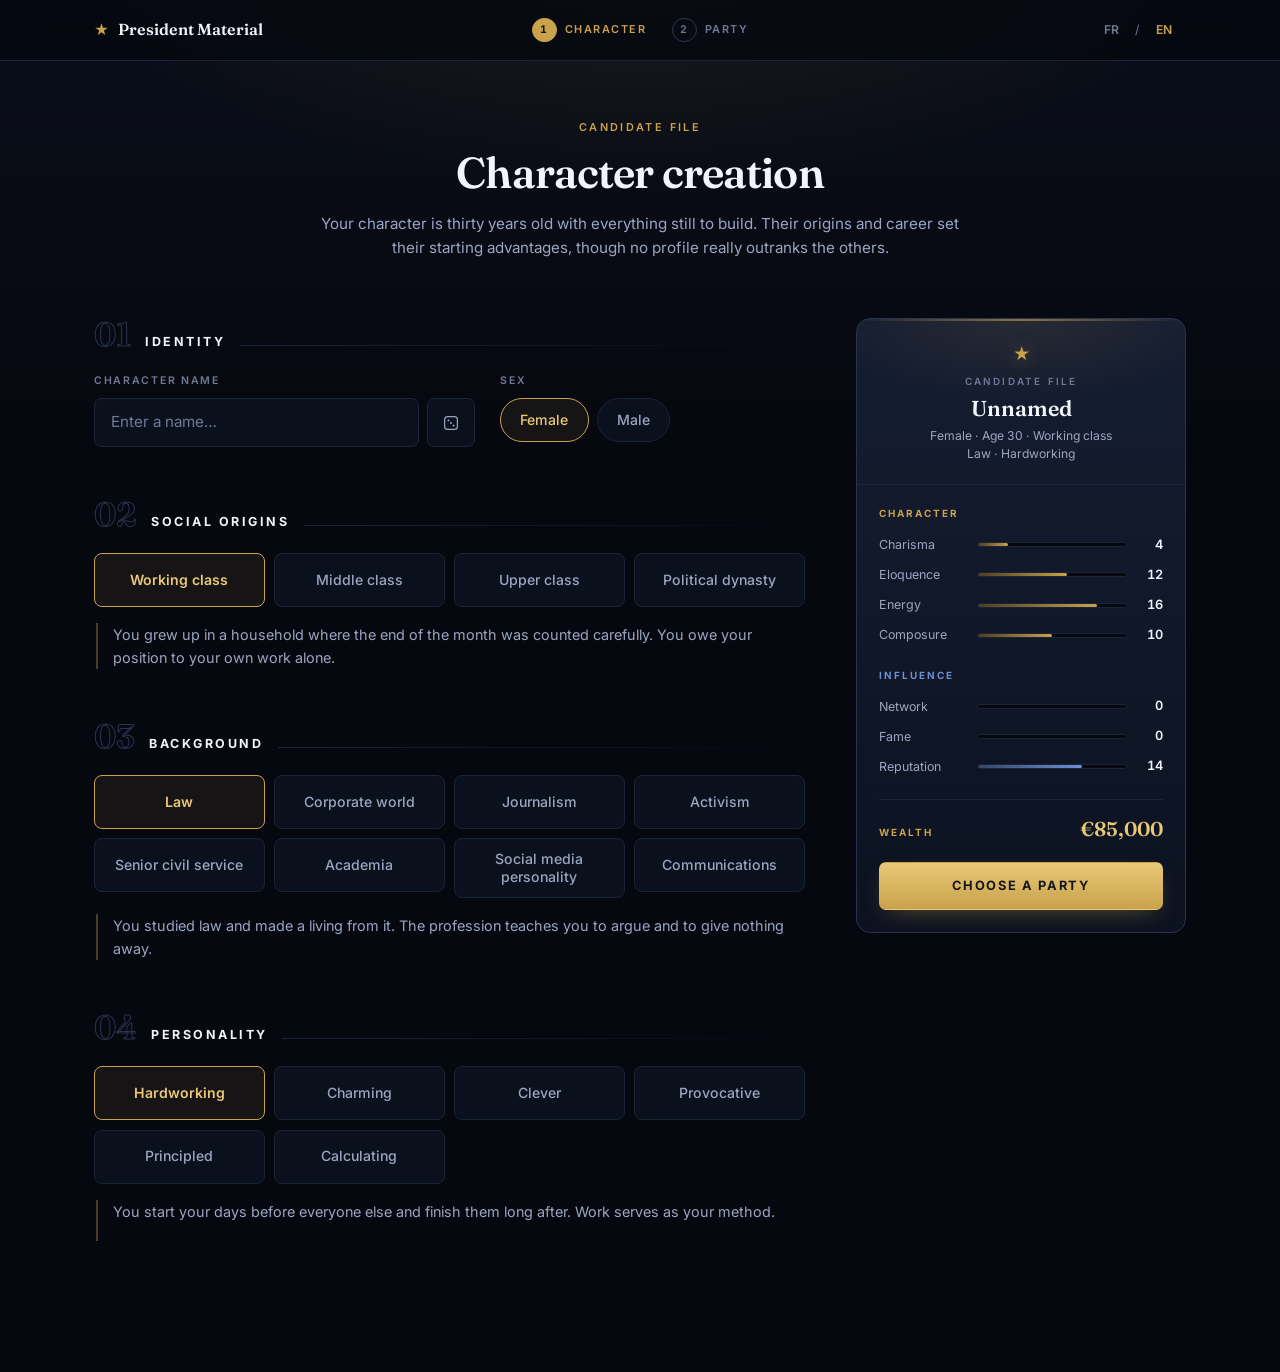
==== create.html @ 8aa8aabe "Rapport de force décisif, alliances et nouvelles fonctions Le poids du parti commande desormais la p" ====
<!DOCTYPE html>
<html lang="fr">
<head>
  <meta charset="UTF-8">
  <meta name="viewport" content="width=device-width, initial-scale=1.0">
  <title>Création de personnage · President Material</title>
  <meta name="description" content="Créez votre personnage et commencez votre ascension politique.">
  <link rel="icon" href="data:image/svg+xml,%3Csvg xmlns='http://www.w3.org/2000/svg' viewBox='0 0 100 100'%3E%3Ctext x='50' y='78' font-size='80' text-anchor='middle' fill='%23c9a24b'%3E%E2%98%85%3C/text%3E%3C/svg%3E">
  <link rel="stylesheet" href="css/style.css">
</head>
<body class="page-create" data-page-title="page_title_create">

  <header class="site-header">
    <div class="container header-inner">
      <a class="logo" href="index.html">
        <span class="logo-star" aria-hidden="true">★</span>
        <span class="logo-text">President Material</span>
      </a>

      <ol class="steps" aria-label="Étapes">
        <li class="step is-current">
          <span class="step-num">1</span>
          <span class="step-label" data-i18n="step_character">Personnage</span>
        </li>
        <li class="step">
          <span class="step-num">2</span>
          <span class="step-label" data-i18n="step_party">Parti</span>
        </li>
      </ol>

      <nav class="lang-switch" aria-label="Language switch">
        <button type="button" class="lang-btn is-active" data-lang="fr">FR</button>
        <span class="lang-sep" aria-hidden="true">/</span>
        <button type="button" class="lang-btn" data-lang="en">EN</button>
      </nav>
    </div>
  </header>

  <main class="page-main">
    <div class="container">

      <div class="page-head">
        <p class="eyebrow" data-i18n="create_eyebrow">Dossier du candidat</p>
        <h1 class="page-title" data-i18n="create_title">Création de personnage</h1>
        <p class="page-sub" data-i18n="create_sub">Votre personnage a trente ans et tout à construire. Ses origines et son parcours déterminent ses atouts de départ, sans qu'aucun profil ne l'emporte vraiment sur les autres.</p>
      </div>

      <div class="page-layout">

        <!-- ===== Colonne formulaire ===== -->
        <form id="character-form" class="form-col" autocomplete="off">

          <!-- 01 · Identité -->
          <section class="form-section">
            <header class="section-head">
              <span class="section-index" aria-hidden="true">01</span>
              <h2 class="section-title" data-i18n="field_identity">Identité</h2>
            </header>

            <div class="identity-grid">
              <div class="identity-cell">
                <label class="micro-label" for="char-name" data-i18n="label_name">Nom du personnage</label>
                <div class="input-row">
                  <input class="text-input" type="text" id="char-name" name="name"
                         data-i18n-placeholder="placeholder_name" placeholder="Entrez un nom…" maxlength="32">
                  <button type="button" class="icon-btn" id="random-name"
                          data-i18n-title="random_name_label" data-i18n-aria="random_name_label"
                          title="Générer un nom au hasard" aria-label="Générer un nom au hasard">
                    <svg viewBox="0 0 24 24" width="18" height="18" fill="none" stroke="currentColor"
                         stroke-width="1.6" stroke-linejoin="round" aria-hidden="true">
                      <rect x="3.5" y="3.5" width="17" height="17" rx="4"/>
                      <circle cx="8.6" cy="8.6" r="1.35" fill="currentColor" stroke="none"/>
                      <circle cx="12" cy="12" r="1.35" fill="currentColor" stroke="none"/>
                      <circle cx="15.4" cy="15.4" r="1.35" fill="currentColor" stroke="none"/>
                    </svg>
                  </button>
                </div>
              </div>

              <div class="identity-cell">
                <p class="micro-label" data-i18n="label_sex">Sexe</p>
                <div class="choice-row" role="radiogroup" data-i18n-aria="label_sex" aria-label="Sexe">
                  <label class="choice-pill">
                    <input type="radio" name="sex" value="female" checked>
                    <span data-i18n="sex_female">Femme</span>
                  </label>
                  <label class="choice-pill">
                    <input type="radio" name="sex" value="male">
                    <span data-i18n="sex_male">Homme</span>
                  </label>
                </div>
              </div>
            </div>
          </section>

          <!-- 02 · Origine sociale -->
          <section class="form-section">
            <header class="section-head">
              <span class="section-index" aria-hidden="true">02</span>
              <h2 class="section-title" data-i18n="field_origin">Origine sociale</h2>
            </header>

            <div class="tile-grid" role="radiogroup" data-i18n-aria="field_origin" aria-label="Origine sociale">
              <label class="tile">
                <input type="radio" name="origin" value="modest" checked>
                <span class="tile-face" data-i18n="origin_modest">Milieu modeste</span>
              </label>
              <label class="tile">
                <input type="radio" name="origin" value="middle">
                <span class="tile-face" data-i18n="origin_middle">Classe moyenne</span>
              </label>
              <label class="tile">
                <input type="radio" name="origin" value="bourgeois">
                <span class="tile-face" data-i18n="origin_bourgeois">Grande bourgeoisie</span>
              </label>
              <label class="tile">
                <input type="radio" name="origin" value="dynasty">
                <span class="tile-face" data-i18n="origin_dynasty">Dynastie politique</span>
              </label>
            </div>

            <p class="pick-desc" id="origin-desc" aria-live="polite"></p>
          </section>

          <!-- 03 · Parcours -->
          <section class="form-section">
            <header class="section-head">
              <span class="section-index" aria-hidden="true">03</span>
              <h2 class="section-title" data-i18n="field_background">Parcours</h2>
            </header>

            <div class="tile-grid" role="radiogroup" data-i18n-aria="field_background" aria-label="Parcours">
              <label class="tile">
                <input type="radio" name="background" value="law" checked>
                <span class="tile-face" data-i18n="bg_law">Droit</span>
              </label>
              <label class="tile">
                <input type="radio" name="background" value="business">
                <span class="tile-face" data-i18n="bg_business">Monde de l'entreprise</span>
              </label>
              <label class="tile">
                <input type="radio" name="background" value="journalism">
                <span class="tile-face" data-i18n="bg_journalism">Journalisme</span>
              </label>
              <label class="tile">
                <input type="radio" name="background" value="activism">
                <span class="tile-face" data-i18n="bg_activism">Militantisme</span>
              </label>
              <label class="tile">
                <input type="radio" name="background" value="civil">
                <span class="tile-face" data-i18n="bg_civil">Haute fonction publique</span>
              </label>
              <label class="tile">
                <input type="radio" name="background" value="academia">
                <span class="tile-face" data-i18n="bg_academia">Université</span>
              </label>
              <label class="tile">
                <input type="radio" name="background" value="celebrity">
                <span class="tile-face" data-i18n="bg_celebrity">Personnalité des réseaux</span>
              </label>
              <label class="tile">
                <input type="radio" name="background" value="comms">
                <span class="tile-face" data-i18n="bg_comms">Communication</span>
              </label>
            </div>

            <p class="pick-desc" id="background-desc" aria-live="polite"></p>
          </section>

          <!-- 04 · Personnalité -->
          <section class="form-section">
            <header class="section-head">
              <span class="section-index" aria-hidden="true">04</span>
              <h2 class="section-title" data-i18n="field_personality">Personnalité</h2>
            </header>

            <div class="tile-grid" role="radiogroup" data-i18n-aria="field_personality" aria-label="Personnalité">
              <label class="tile">
                <input type="radio" name="personality" value="hardworking" checked>
                <span class="tile-face" data-i18n="perso_hardworking">Acharné</span>
              </label>
              <label class="tile">
                <input type="radio" name="personality" value="charming">
                <span class="tile-face" data-i18n="perso_charming">Charmeur</span>
              </label>
              <label class="tile">
                <input type="radio" name="personality" value="clever">
                <span class="tile-face" data-i18n="perso_clever">Brillant</span>
              </label>
              <label class="tile">
                <input type="radio" name="personality" value="provocative">
                <span class="tile-face" data-i18n="perso_provocative">Provocateur</span>
              </label>
              <label class="tile">
                <input type="radio" name="personality" value="principled">
                <span class="tile-face" data-i18n="perso_principled">Intègre</span>
              </label>
              <label class="tile">
                <input type="radio" name="personality" value="calculating">
                <span class="tile-face" data-i18n="perso_calculating">Calculateur</span>
              </label>
            </div>

            <p class="pick-desc" id="personality-desc" aria-live="polite"></p>
          </section>

        </form>

        <!-- ===== Colonne fiche personnage ===== -->
        <aside class="sheet" aria-live="polite">
          <div class="sheet-inner">
            <div class="sheet-head">
              <span class="sheet-star" aria-hidden="true">★</span>
              <p class="sheet-label" data-i18n="sheet_label">Fiche du candidat</p>
              <p class="sheet-name" id="sheet-name" data-i18n="sheet_name_empty">Sans nom</p>
              <p class="sheet-meta" id="sheet-meta"></p>
              <p class="sheet-meta" id="sheet-meta-2"></p>
            </div>

            <div class="sheet-stats">
              <!-- Jauges générées par js/data.js -->
              <div id="sheet-stat-groups"></div>

              <!-- La fortune n'est pas une jauge : c'est un capital de départ. -->
              <div class="sheet-money">
                <span class="sheet-money-label" data-i18n="money_label">Fortune</span>
                <span class="sheet-money-value" id="sheet-money">0 €</span>
              </div>
            </div>

            <div class="sheet-actions">
              <button type="submit" form="character-form" class="btn btn-primary btn-block" data-i18n="cta_continue">Choisir un parti</button>
            </div>
          </div>
        </aside>

      </div>
    </div>
  </main>

  <script src="js/script.js"></script>
  <script src="js/names.data.js"></script>
  <script src="js/data.js"></script>
  <script src="js/create.js"></script>
</body>
</html>
---- css/style.css ----
/* ==========================================================================
   President Material
   Direction artistique : nuit institutionnelle et or, typographie éditoriale
   (Fraunces pour l'apparat, Inter pour l'exécution). Peu de cadres, beaucoup
   d'air : les sections sont posées sur la page, pas rangées dans des boîtes.
   ========================================================================== */

@import url("https://fonts.googleapis.com/css2?family=Fraunces:ital,opsz,wght@0,9..144,400;0,9..144,600;0,9..144,700;1,9..144,400&family=Inter:wght@400;500;600;700&display=swap");

:root {
  /* Fonds, du plus profond au plus proche */
  --bg: #06080f;
  --surface: #0b101d;
  --raised: #121a2c;

  /* Traits */
  --line: #1b2336;
  --line-2: #293450;

  /* Encres */
  --ink: #f1f4fa;
  --muted: #9aa6c0;
  --faint: #6e7a96;

  /* Accents */
  --gold: #c9a24b;
  --gold-2: #e9c877;
  --gold-dim: rgba(201, 162, 75, 0.35);
  --gold-ghost: rgba(201, 162, 75, 0.08);
  --blue: #6d8fd4;
  --green: #6ec08a;
  --amber: #cf9455;
  --red: #d16a72;

  /* Typographies */
  --font-display: "Fraunces", Georgia, "Times New Roman", serif;
  --font-body: "Inter", -apple-system, BlinkMacSystemFont, "Segoe UI", Roboto, sans-serif;

  --max-width: 1140px;
  --transition: 0.18s cubic-bezier(0.4, 0, 0.2, 1);
}

* { box-sizing: border-box; }

html { -webkit-text-size-adjust: 100%; }

body {
  margin: 0;
  min-height: 100dvh;
  background-color: var(--bg);
  color: var(--ink);
  font-family: var(--font-body);
  font-size: 16px;
  line-height: 1.6;
  -webkit-font-smoothing: antialiased;
  background-image:
    radial-gradient(ellipse 65% 42% at 50% -8%, rgba(201, 162, 75, 0.11), transparent 70%),
    linear-gradient(180deg, #0a0e19 0%, var(--bg) 50%);
  background-repeat: no-repeat;
  background-attachment: fixed;
}

.container {
  width: 100%;
  max-width: var(--max-width);
  margin: 0 auto;
  padding: 0 1.5rem;
}

::selection { background: var(--gold-dim); }

/* Focus clavier : un anneau doré, jamais supprimé. */
:focus-visible {
  outline: 2px solid var(--gold);
  outline-offset: 2px;
  border-radius: 4px;
}

/* ==========================================================================
   Boutons
   ========================================================================== */

.btn {
  display: inline-flex;
  align-items: center;
  justify-content: center;
  min-height: 48px;
  padding: 0.85rem 2rem;
  border: 1px solid transparent;
  border-radius: 7px;
  font-family: var(--font-body);
  font-size: 0.8rem;
  font-weight: 700;
  letter-spacing: 0.13em;
  text-transform: uppercase;
  text-decoration: none;
  cursor: pointer;
  transition: transform var(--transition), box-shadow var(--transition),
              filter var(--transition), border-color var(--transition);
}

.btn-primary {
  background: linear-gradient(180deg, var(--gold-2), var(--gold));
  color: #14161a;
  box-shadow: 0 8px 24px -10px rgba(201, 162, 75, 0.5);
}

.btn-primary:hover {
  transform: translateY(-1px);
  filter: brightness(1.06);
  box-shadow: 0 12px 30px -10px rgba(201, 162, 75, 0.65);
}

.btn-primary:active { transform: translateY(0); }

.btn-xl { padding: 1.1rem 3rem; font-size: 0.85rem; }

.btn-block { width: 100%; }

/* Bouton discret */
.ghost-btn {
  display: inline-flex;
  align-items: center;
  justify-content: center;
  gap: 0.5rem;
  min-height: 44px;
  width: 100%;
  padding: 0.5rem 1rem;
  background: none;
  border: 1px solid var(--line);
  border-radius: 7px;
  color: var(--muted);
  font: inherit;
  font-size: 0.8rem;
  font-weight: 500;
  cursor: pointer;
  transition: color var(--transition), border-color var(--transition);
}

.ghost-btn:hover { color: var(--gold); border-color: var(--gold-dim); }

/* ==========================================================================
   Switch de langue
   ========================================================================== */

.lang-switch {
  display: flex;
  align-items: center;
  gap: 0.1rem;
  font-size: 0.76rem;
  letter-spacing: 0.08em;
  justify-self: end;
}

.lang-switch-floating {
  position: absolute;
  top: 1.3rem;
  right: 1.5rem;
  z-index: 20;
}

.lang-sep { color: var(--faint); }

.lang-btn {
  min-width: 44px;
  min-height: 44px;
  background: none;
  border: none;
  color: var(--faint);
  cursor: pointer;
  font: inherit;
  font-weight: 600;
  border-radius: 6px;
  transition: color var(--transition);
}

.lang-btn:hover { color: var(--ink); }
.lang-btn.is-active { color: var(--gold); }

/* ==========================================================================
   Page d'accueil
   ========================================================================== */

.page-landing {
  display: flex;
  flex-direction: column;
  position: relative;
}

/* Cadre filet, comme une couverture de dossier officiel */
.page-landing::after {
  content: "";
  position: fixed;
  inset: 14px;
  border: 1px solid rgba(41, 52, 80, 0.55);
  border-radius: 2px;
  pointer-events: none;
  z-index: 10;
}

.landing {
  flex: 1;
  display: flex;
  align-items: center;
  justify-content: center;
  padding: clamp(4rem, 12vh, 7rem) 1.5rem clamp(2rem, 6vh, 3rem);
  position: relative;
  overflow: hidden;
}

/* Colonnes en filigrane */
.landing::before {
  content: "";
  position: absolute;
  inset: 0;
  background-image: repeating-linear-gradient(
    90deg,
    transparent 0 130px,
    rgba(201, 162, 75, 0.045) 130px 131px
  );
  mask-image: radial-gradient(ellipse 58% 52% at 50% 44%, #000, transparent 75%);
  -webkit-mask-image: radial-gradient(ellipse 58% 52% at 50% 44%, #000, transparent 75%);
  pointer-events: none;
}

.landing-inner {
  position: relative;
  text-align: center;
  max-width: 620px;
}

.brand { margin: 0 0 0.9rem; font-weight: 400; }

.brand-star {
  display: block;
  color: var(--gold);
  font-size: 1.35rem;
  line-height: 1;
  margin-bottom: 1.4rem;
  text-shadow: 0 0 22px rgba(201, 162, 75, 0.5);
}

.brand-name {
  display: block;
  font-family: var(--font-display);
  font-weight: 700;
  font-size: clamp(2.7rem, 8.5vw, 5rem);
  line-height: 0.98;
  letter-spacing: -0.025em;
}

.brand-name em {
  display: block;
  font-style: italic;
  font-weight: 400;
  background: linear-gradient(100deg, var(--gold-2), var(--gold) 45%, #977631);
  -webkit-background-clip: text;
  background-clip: text;
  color: transparent;
}

.brand-sub {
  font-size: 0.66rem;
  font-weight: 600;
  letter-spacing: 0.34em;
  text-transform: uppercase;
  color: var(--gold);
  margin: 0 0 2.6rem;
}

.landing-desc { margin-bottom: 2.8rem; }

.landing-desc p {
  color: var(--muted);
  font-size: 1rem;
  max-width: 480px;
  margin: 0 auto 0.9rem;
}

.landing-desc p:first-child {
  font-family: var(--font-display);
  font-size: 1.25rem;
  color: var(--ink);
}

.landing-desc p:last-child { margin-bottom: 0; }

.landing-footer {
  position: relative;
  text-align: center;
  padding: 1.6rem;
  color: var(--faint);
  font-size: 0.75rem;
  letter-spacing: 0.05em;
}

.landing-footer p { margin: 0; }

/* ==========================================================================
   Header des pages du flux
   ========================================================================== */

.site-header {
  position: sticky;
  top: 0;
  z-index: 50;
  border-bottom: 1px solid var(--line);
  background: rgba(6, 8, 15, 0.8);
  backdrop-filter: blur(14px);
  -webkit-backdrop-filter: blur(14px);
}

.header-inner {
  display: grid;
  grid-template-columns: 1fr auto 1fr;
  align-items: center;
  min-height: 60px;
  gap: 1rem;
}

.logo {
  display: inline-flex;
  align-items: center;
  gap: 0.55rem;
  text-decoration: none;
  color: var(--ink);
  justify-self: start;
}

.logo-star { color: var(--gold); font-size: 0.9rem; line-height: 1; }

.logo-text {
  font-family: var(--font-display);
  font-weight: 600;
  font-size: 1rem;
  white-space: nowrap;
}

/* Fil des étapes, au centre du header */
.steps {
  display: flex;
  gap: 1.6rem;
  list-style: none;
  margin: 0;
  padding: 0;
}

.step {
  display: inline-flex;
  align-items: center;
  gap: 0.5rem;
  font-size: 0.68rem;
  font-weight: 600;
  letter-spacing: 0.14em;
  text-transform: uppercase;
  color: var(--faint);
}

.step-num {
  display: inline-flex;
  align-items: center;
  justify-content: center;
  width: 1.55rem;
  height: 1.55rem;
  border: 1px solid var(--line-2);
  border-radius: 50%;
  font-size: 0.66rem;
  font-variant-numeric: tabular-nums;
}

.step.is-current { color: var(--gold); }

.step.is-current .step-num {
  border-color: var(--gold);
  background: var(--gold);
  color: #14161a;
  font-weight: 700;
}

.step.is-done { color: var(--muted); }
.step.is-done .step-num { border-color: var(--gold-dim); color: var(--gold); }

/* ==========================================================================
   Tête de page et mise en page à deux colonnes
   ========================================================================== */

.page-main { padding: clamp(2.2rem, 5vw, 3.6rem) 0 clamp(3rem, 7vw, 5rem); }

.page-head {
  text-align: center;
  max-width: 640px;
  margin: 0 auto clamp(2.4rem, 5vw, 3.6rem);
}

.eyebrow {
  font-size: 0.68rem;
  font-weight: 600;
  letter-spacing: 0.22em;
  text-transform: uppercase;
  color: var(--gold);
  margin: 0 0 0.8rem;
}

.page-title {
  font-family: var(--font-display);
  font-weight: 600;
  font-size: clamp(1.9rem, 5vw, 2.7rem);
  line-height: 1.12;
  letter-spacing: -0.02em;
  margin: 0 0 0.9rem;
}

.page-sub {
  color: var(--muted);
  font-size: 0.95rem;
  margin: 0;
}

.page-layout {
  display: grid;
  grid-template-columns: minmax(0, 1fr) 330px;
  gap: clamp(2rem, 4vw, 3.2rem);
  align-items: start;
}

.form-col { margin: 0; }

/* ==========================================================================
   Sections du formulaire — pas de boîtes, des chapitres
   ========================================================================== */

.form-section { margin-bottom: clamp(2.4rem, 5vw, 3.2rem); }

.section-head {
  display: flex;
  align-items: baseline;
  gap: 0.9rem;
  margin-bottom: 1.3rem;
}

/* Numéro fantôme, en creux */
.section-index {
  font-family: var(--font-display);
  font-weight: 600;
  font-size: 2.1rem;
  line-height: 1;
  color: transparent;
  -webkit-text-stroke: 1px var(--line-2);
  user-select: none;
}

@supports not (-webkit-text-stroke: 1px black) {
  .section-index { color: var(--line-2); }
}

.section-title {
  font-size: 0.78rem;
  font-weight: 700;
  letter-spacing: 0.2em;
  text-transform: uppercase;
  color: var(--ink);
  margin: 0;
}

.section-head::after {
  content: "";
  flex: 1;
  height: 1px;
  background: linear-gradient(90deg, var(--line), transparent);
}

.micro-label {
  display: block;
  font-size: 0.66rem;
  font-weight: 600;
  letter-spacing: 0.16em;
  text-transform: uppercase;
  color: var(--faint);
  margin: 0 0 0.55rem;
}

/* ---------- Identité ---------- */

.identity-grid {
  display: grid;
  grid-template-columns: minmax(0, 1.25fr) minmax(0, 1fr);
  gap: 1.6rem;
  align-items: start;
}

.input-row { display: flex; gap: 0.5rem; }

.input-row .text-input { flex: 1; min-width: 0; }

.text-input {
  width: 100%;
  min-height: 48px;
  padding: 0.7rem 1rem;
  background: var(--surface);
  border: 1px solid var(--line);
  border-radius: 7px;
  color: var(--ink);
  font: inherit;
  font-size: 0.95rem;
  transition: border-color var(--transition), box-shadow var(--transition);
}

.text-input::placeholder { color: var(--faint); }

.text-input:focus {
  outline: none;
  border-color: var(--gold-dim);
  box-shadow: 0 0 0 3px var(--gold-ghost);
}

.icon-btn {
  flex: none;
  width: 48px;
  min-height: 48px;
  display: inline-flex;
  align-items: center;
  justify-content: center;
  background: var(--surface);
  border: 1px solid var(--line);
  border-radius: 7px;
  color: var(--muted);
  cursor: pointer;
  transition: border-color var(--transition), color var(--transition);
}

.icon-btn:hover { border-color: var(--gold-dim); color: var(--gold); }

.icon-btn.is-rolling svg { animation: roll 0.45s cubic-bezier(0.4, 0, 0.2, 1); }

@keyframes roll {
  from { transform: rotate(0deg) scale(1); }
  50%  { transform: rotate(180deg) scale(0.82); }
  to   { transform: rotate(360deg) scale(1); }
}

/* Pastilles (sexe) */
.choice-row { display: flex; flex-wrap: wrap; gap: 0.5rem; }

.choice-pill input { position: absolute; opacity: 0; pointer-events: none; }

.choice-pill span {
  display: inline-flex;
  align-items: center;
  min-height: 44px;
  padding: 0.5rem 1.2rem;
  border: 1px solid var(--line);
  border-radius: 999px;
  background: var(--surface);
  font: inherit;
  font-size: 0.88rem;
  font-weight: 500;
  color: var(--muted);
  cursor: pointer;
  transition: border-color var(--transition), color var(--transition),
              background-color var(--transition);
}

.choice-pill span:hover { border-color: var(--gold-dim); color: var(--ink); }

.choice-pill input:checked + span {
  border-color: var(--gold);
  background: var(--gold-ghost);
  color: var(--gold-2);
}

.choice-pill input:focus-visible + span {
  outline: 2px solid var(--gold);
  outline-offset: 2px;
}

/* ---------- Tuiles de choix ---------- */

.tile-grid {
  display: grid;
  grid-template-columns: repeat(auto-fill, minmax(158px, 1fr));
  gap: 0.6rem;
}

.tile { position: relative; }

.tile input { position: absolute; opacity: 0; pointer-events: none; }

.tile-face {
  display: flex;
  align-items: center;
  justify-content: center;
  text-align: center;
  min-height: 54px;
  padding: 0.65rem 0.9rem;
  border: 1px solid var(--line);
  border-radius: 8px;
  background: var(--surface);
  color: var(--muted);
  font-size: 0.88rem;
  font-weight: 500;
  line-height: 1.3;
  cursor: pointer;
  user-select: none;
  transition: border-color var(--transition), color var(--transition),
              background-color var(--transition), transform var(--transition);
}

.tile-face:hover {
  border-color: var(--line-2);
  color: var(--ink);
  transform: translateY(-1px);
}

.tile input:checked + .tile-face {
  border-color: var(--gold);
  background: var(--gold-ghost);
  color: var(--gold-2);
  font-weight: 600;
}

.tile input:focus-visible + .tile-face {
  outline: 2px solid var(--gold);
  outline-offset: 2px;
}

/* Panneau de description : une seule zone de texte par section */
.pick-desc {
  min-height: 2.9em;
  margin: 1rem 2px 0;
  padding-left: 0.95rem;
  border-left: 2px solid var(--gold-dim);
  color: var(--muted);
  font-size: 0.9rem;
  line-height: 1.6;
}

/* ==========================================================================
   Partis
   ========================================================================== */

.party-grid {
  display: grid;
  grid-template-columns: repeat(auto-fill, minmax(252px, 1fr));
  gap: 0.6rem;
}

.party-row { position: relative; }

.party-row input { position: absolute; opacity: 0; pointer-events: none; }

.party-face {
  display: block;
  padding: 0.8rem 0.95rem 0.9rem;
  border: 1px solid var(--line);
  border-radius: 9px;
  background: var(--surface);
  cursor: pointer;
  transition: border-color var(--transition), background-color var(--transition),
              transform var(--transition);
}

.party-face:hover { border-color: var(--line-2); transform: translateY(-1px); }

.party-row input:checked + .party-face {
  border-color: var(--gold);
  background: var(--gold-ghost);
  box-shadow: inset 3px 0 0 var(--gold);
}

.party-row input:focus-visible + .party-face {
  outline: 2px solid var(--gold);
  outline-offset: 2px;
}

.party-top {
  display: flex;
  align-items: center;
  justify-content: space-between;
  gap: 0.6rem;
  margin-bottom: 0.7rem;
}

.party-name {
  font-size: 0.9rem;
  font-weight: 600;
  color: var(--ink);
  line-height: 1.25;
}

.party-row input:checked + .party-face .party-name { color: var(--gold-2); }

.party-badges {
  display: inline-flex;
  align-items: center;
  gap: 0.55rem;
  flex: none;
}

/* Pastille de compatibilité (dépend du personnage) */
.fit-badge {
  font-size: 0.58rem;
  font-weight: 700;
  letter-spacing: 0.07em;
  text-transform: uppercase;
  padding: 0.28rem 0.55rem;
  border-radius: 999px;
  border: 1px solid currentColor;
  white-space: nowrap;
}

.fit-natural  { color: var(--green); }
.fit-credible { color: var(--gold); }
.fit-uphill   { color: var(--amber); }
.fit-hostile  { color: var(--red); }

/* Points de difficulté (propriété du parti) */
.diff-dots { display: inline-flex; gap: 3px; align-items: center; }

.diff-dot {
  width: 5px;
  height: 5px;
  border-radius: 50%;
  background: var(--line-2);
}

.diff-dot.on { background: currentColor; }

.diff-1 { color: var(--green); }
.diff-2 { color: #9db96f; }
.diff-3 { color: var(--gold); }
.diff-4 { color: var(--amber); }
.diff-5 { color: var(--red); }

/* Positionnement : une étiquette par position tenue. Un axe sans position
   n'apparaît pas, et c'est l'absence qui porte l'information. Les jauges
   précises restent dans la fiche de droite. */
.party-tags {
  display: flex;
  flex-wrap: wrap;
  gap: 0.35rem;
  padding-top: 0.8rem;
  border-top: 1px solid var(--line);
}

.tag {
  display: inline-flex;
  align-items: center;
  gap: 0.34rem;
  padding: 0.26rem 0.6rem 0.26rem 0.45rem;
  border: 1px solid var(--line);
  border-radius: 999px;
  background: rgba(255, 255, 255, 0.025);
  font-size: 0.62rem;
  font-weight: 600;
  letter-spacing: 0.03em;
  color: var(--muted);
  white-space: nowrap;
}

.tag svg { flex: none; opacity: 0.8; }

.party-row input:checked + .party-face .tag {
  border-color: var(--gold-dim);
  background: var(--gold-ghost);
  color: var(--gold-2);
}

.party-row input:checked + .party-face .tag svg { opacity: 1; }

/* Difficulté, sur sa propre ligne */
.party-diff {
  display: flex;
  align-items: center;
  gap: 0.45rem;
  margin-bottom: 0.75rem;
}

.party-diff-label {
  font-size: 0.6rem;
  font-weight: 600;
  letter-spacing: 0.1em;
  text-transform: uppercase;
  color: var(--faint);
}

.axis-track {
  position: relative;
  display: block;
  height: 3px;
  border-radius: 2px;
  background: linear-gradient(90deg, rgba(109, 143, 212, 0.4), var(--line-2), rgba(201, 162, 75, 0.4));
}

.axis-track::before {
  content: "";
  position: absolute;
  left: 50%;
  top: -2px;
  bottom: -2px;
  width: 1px;
  background: var(--line-2);
}

.axis-dot {
  position: absolute;
  top: 50%;
  width: 7px;
  height: 7px;
  margin-left: -3.5px;
  border-radius: 50%;
  background: var(--ink);
  transform: translateY(-50%);
  box-shadow: 0 0 0 2px var(--bg);
}

.back-link {
  margin: 0.6rem 0 0;
  font-size: 0.84rem;
}

.back-link a {
  color: var(--faint);
  text-decoration: none;
  border-bottom: 1px solid transparent;
  transition: color var(--transition), border-color var(--transition);
}

.back-link a:hover { color: var(--gold); border-bottom-color: var(--gold-dim); }

/* ==========================================================================
   Fiche du candidat
   ========================================================================== */

.sheet { position: sticky; top: 84px; }

.sheet-inner {
  position: relative;
  border: 1px solid var(--line-2);
  border-radius: 14px;
  background: linear-gradient(180deg, #151d31, #0c1220);
  overflow: hidden;
}

/* Filet doré en tête de fiche */
.sheet-inner::before {
  content: "";
  position: absolute;
  top: 0;
  left: 0;
  right: 0;
  height: 2px;
  background: linear-gradient(90deg, transparent, var(--gold), transparent);
  opacity: 0.6;
}

.sheet-head {
  text-align: center;
  padding: 1.7rem 1.4rem 1.3rem;
  border-bottom: 1px solid var(--line);
  background: radial-gradient(ellipse 85% 70% at 50% 0%, rgba(201, 162, 75, 0.1), transparent 70%);
}

.sheet-star {
  display: block;
  color: var(--gold);
  font-size: 1.05rem;
  line-height: 1;
  margin-bottom: 0.7rem;
  text-shadow: 0 0 16px rgba(201, 162, 75, 0.45);
}

.sheet-label {
  font-size: 0.62rem;
  font-weight: 600;
  letter-spacing: 0.22em;
  text-transform: uppercase;
  color: var(--faint);
  margin: 0 0 0.4rem;
}

.sheet-name {
  font-family: var(--font-display);
  font-size: 1.35rem;
  font-weight: 600;
  margin: 0 0 0.3rem;
  line-height: 1.2;
  word-break: break-word;
}

.sheet-meta {
  font-size: 0.76rem;
  color: var(--muted);
  margin: 0;
  line-height: 1.5;
}

.sheet-stats { padding: 1.3rem 1.4rem; }

.sheet-group-title {
  font-size: 0.62rem;
  font-weight: 700;
  letter-spacing: 0.2em;
  text-transform: uppercase;
  color: var(--gold);
  margin: 0 0 0.8rem;
}

.sheet-group-title-ext { color: var(--blue); margin-top: 1.4rem; }
.sheet-group-title-party { color: var(--muted); }

.stat-rows { display: grid; gap: 0.6rem; }

.stat-row {
  display: grid;
  grid-template-columns: 5.4rem 1fr 1.5rem;
  align-items: center;
  gap: 0.7rem;
}

.stat-row-name { font-size: 0.78rem; color: var(--muted); }

.stat-bar {
  height: 5px;
  border-radius: 3px;
  background: var(--bg);
  border: 1px solid var(--line);
  overflow: hidden;
}

.stat-bar-fill {
  display: block;
  height: 100%;
  width: 0%;
  border-radius: 3px;
  background: linear-gradient(90deg, var(--gold-dim), var(--gold));
  transition: width 0.45s cubic-bezier(0.4, 0, 0.2, 1);
}

[data-stat-scope="external"] .stat-bar-fill {
  background: linear-gradient(90deg, rgba(109, 143, 212, 0.45), var(--blue));
}

.stat-row-value {
  font-size: 0.8rem;
  font-weight: 600;
  font-variant-numeric: tabular-nums;
  text-align: right;
}

/* Fortune : un solde, pas une jauge */
.sheet-money {
  display: flex;
  flex-wrap: wrap;
  align-items: baseline;
  justify-content: space-between;
  gap: 0.2rem 1rem;
  margin-top: 1.4rem;
  padding-top: 1.1rem;
  border-top: 1px solid var(--line);
}

.sheet-money-label {
  font-size: 0.62rem;
  font-weight: 700;
  letter-spacing: 0.2em;
  text-transform: uppercase;
  color: var(--gold);
}

.sheet-money-value {
  font-family: var(--font-display);
  font-size: 1.25rem;
  font-weight: 600;
  line-height: 1.1;
  color: var(--gold-2);
  font-variant-numeric: tabular-nums;
  white-space: nowrap;
}

/* Parti sélectionné dans la fiche */
.sheet-party {
  margin-top: 1.4rem;
  padding-top: 1.1rem;
  border-top: 1px solid var(--line);
}

.sheet-party-name {
  font-family: var(--font-display);
  font-size: 1rem;
  font-weight: 600;
  margin: 0 0 0.9rem;
}

.sheet-axes { display: grid; gap: 0.75rem; }

.sheet-axis-labels {
  display: flex;
  justify-content: space-between;
  gap: 0.5rem;
  font-size: 0.58rem;
  letter-spacing: 0.05em;
  text-transform: uppercase;
  color: var(--faint);
  margin-bottom: 0.3rem;
}

.sheet-diff {
  display: flex;
  align-items: center;
  justify-content: center;
  gap: 0.5rem;
  margin: 1rem 0 0;
  font-size: 0.66rem;
  font-weight: 700;
  letter-spacing: 0.1em;
  text-transform: uppercase;
  padding: 0.5rem;
  border: 1px solid var(--line-2);
  border-radius: 7px;
  color: var(--muted);
}

.sheet-diff .diff-dots { position: relative; top: -1px; }

.sheet-fit {
  margin: 0.5rem 0 0;
  font-size: 0.66rem;
  font-weight: 700;
  letter-spacing: 0.1em;
  text-transform: uppercase;
  text-align: center;
  padding: 0.5rem;
  border: 1px solid currentColor;
  border-radius: 7px;
}

.sheet-actions { padding: 0 1.4rem 1.4rem; }

/* ==========================================================================
   Responsive
   ========================================================================== */

@media (max-width: 960px) {
  .page-layout { grid-template-columns: 1fr; }
  .sheet { position: static; }
  .identity-grid { grid-template-columns: 1fr; gap: 1.2rem; }
}

@media (max-width: 620px) {
  .step-label { display: none; }
  .steps { gap: 0.8rem; }

  .tile-grid { grid-template-columns: repeat(2, minmax(0, 1fr)); }

  .party-grid { grid-template-columns: 1fr; }

  .pick-desc { min-height: 4.4em; }

  .btn-xl { width: 100%; }

  .page-landing::after { inset: 8px; }
}


/* ==========================================================================
   Page de jeu (game.html)
   ========================================================================== */

/* La fiche passe à gauche, la carte d'événement à droite. Dans le DOM la
   fiche vient en premier ; sur mobile la carte remonte au-dessus. */
.game-layout { grid-template-columns: 340px minmax(0, 1fr); }

.game-sheet { order: 0; }
.game-col { order: 1; }

.sheet-position { color: var(--gold-2); font-weight: 600; }

/* Le monde autour : échéance, Élysée, rivaux */
.sheet-world {
  margin-top: 1.4rem;
  padding-top: 1.1rem;
  border-top: 1px solid var(--line);
}

.world-row {
  display: flex;
  align-items: baseline;
  justify-content: space-between;
  gap: 0.8rem;
  margin: 0 0 0.55rem;
}

.world-label {
  font-size: 0.62rem;
  font-weight: 700;
  letter-spacing: 0.14em;
  text-transform: uppercase;
  color: var(--faint);
  white-space: nowrap;
}

.world-value {
  font-size: 0.78rem;
  color: var(--ink);
  text-align: right;
}

/* ---------- Le panneau à onglets sous la carte ---------- */

.side-panel {
  margin-top: 1.4rem;
  border: 1px solid var(--line);
  border-radius: 12px;
  background: var(--surface);
  overflow: hidden;
}

.panel-title {
  margin: 0;
  padding: 0.75rem 1.1rem;
  border-bottom: 1px solid var(--line);
  font-size: 0.63rem;
  font-weight: 700;
  letter-spacing: 0.18em;
  text-transform: uppercase;
  color: var(--gold-2);
}

/* Le journal compte moins : il ferme la colonne, en gris. */
.side-panel-quiet .panel-title { color: var(--faint); }

.panel-pane { padding: 1rem 1.1rem; }


/* ---------- Budget, en bas de la fiche ---------- */

.sheet-budget { margin-top: 1.4rem; }

/* La colonne est étroite : tout y est plus resserré qu'ailleurs. */
.sheet-budget .budget-line { font-size: 0.7rem; }
.sheet-budget .budget-title { font-size: 0.56rem; letter-spacing: 0.16em; }
.sheet-budget .budget-total { font-size: 0.78rem; }
.sheet-budget .budget-next { font-size: 0.58rem; line-height: 1.4; }
.sheet-budget .budget-level-name { font-size: 0.66rem; }

.budget-title {
  font-size: 0.6rem;
  font-weight: 700;
  letter-spacing: 0.2em;
  text-transform: uppercase;
  color: var(--faint);
  margin: 0.9rem 0 0.4rem;
}

.budget-title:first-child { margin-top: 0; }

.budget-line {
  display: flex;
  align-items: baseline;
  justify-content: space-between;
  gap: 0.8rem;
  padding: 0.16rem 0;
  font-size: 0.76rem;
  color: var(--muted);
  font-variant-numeric: tabular-nums;
}

.budget-line span:last-child { color: var(--ink); white-space: nowrap; }

/* Le solde : la ligne qu'on regarde en premier. */
.budget-total {
  margin-top: 0.7rem;
  padding-top: 0.6rem;
  border-top: 1px solid var(--line);
  font-size: 0.85rem;
  font-weight: 600;
  color: var(--ink);
}

.budget-total span:last-child { color: var(--green); }
.budget-total.is-negative span:last-child { color: var(--red); }

.budget-post {
  padding: 0.35rem 0;
  border-bottom: 1px solid var(--line);
}

.budget-post:last-of-type { border-bottom: 0; }

.budget-level {
  display: grid;
  grid-template-columns: 28px 1fr 28px;
  align-items: center;
  gap: 0.5rem;
  margin-top: 0.15rem;
}

.budget-level-name {
  font-size: 0.7rem;
  color: var(--ink);
  text-align: center;
}

.budget-level-fx {
  display: block;
  font-size: 0.62rem;
  color: var(--faint);
}

.budget-next {
  margin: 0.25rem 0 0;
  font-size: 0.62rem;
  color: var(--faint);
  text-align: center;
}

/* Deux boutons carrés, assez grands pour le doigt. */
.budget-btn {
  min-width: 28px;
  min-height: 28px;
  border: 1px solid var(--line-2);
  border-radius: 6px;
  background: var(--bg);
  color: var(--ink);
  font: inherit;
  font-size: 0.9rem;
  line-height: 1;
  cursor: pointer;
  transition: border-color var(--transition), color var(--transition);
}

.budget-btn:hover:not(:disabled) { border-color: var(--gold-dim); color: var(--gold-2); }
.budget-btn:disabled { opacity: 0.3; cursor: default; }

/* Le solde annuel sous la fortune, sur la fiche */
.sheet-money-balance {
  display: block;
  width: 100%;
  text-align: right;
  font-size: 0.68rem;
  color: var(--green);
  font-variant-numeric: tabular-nums;
}

.sheet-money-balance.is-negative { color: var(--red); }


/* ---------- Rapport de force entre les partis ---------- */

.force-row { padding: 0.55rem 0; border-bottom: 1px solid var(--line); }
.force-row:last-child { border-bottom: 0; }

.force-head {
  display: flex;
  align-items: baseline;
  justify-content: space-between;
  gap: 0.8rem;
}

.force-party { font-size: 0.78rem; font-weight: 600; color: var(--ink); }

/* Le camp du joueur se repère d'un coup d'œil. */
.force-row.is-mine .force-party { color: var(--gold-2); }

.force-tag {
  margin-left: 0.35rem;
  padding: 0.05rem 0.4rem;
  border: 1px solid var(--line-2);
  border-radius: 999px;
  font-size: 0.55rem;
  font-weight: 700;
  letter-spacing: 0.12em;
  text-transform: uppercase;
  color: var(--muted);
  vertical-align: middle;
}

.force-share {
  font-size: 0.78rem;
  font-weight: 600;
  color: var(--muted);
  font-variant-numeric: tabular-nums;
  white-space: nowrap;
}

/* Un parti allié se repère au même endroit que le camp au pouvoir. */
.force-tag.is-ally { color: var(--gold-2); border-color: var(--gold-2); }

/* Qui monte, qui descend depuis le tour précédent. */
.force-trend {
  margin-right: 0.4rem;
  font-size: 0.6rem;
  font-weight: 600;
  letter-spacing: 0.02em;
}

.force-trend.is-up { color: var(--green); }
.force-trend.is-down { color: var(--red); }

.force-track {
  display: block;
  height: 5px;
  margin: 0.35rem 0 0.4rem;
  border-radius: 3px;
  background: var(--bg);
  border: 1px solid var(--line);
  overflow: hidden;
}

.force-fill {
  display: block;
  height: 100%;
  background: linear-gradient(90deg, var(--blue), var(--gold));
}

.force-row.is-mine .force-fill { background: linear-gradient(90deg, var(--gold), var(--gold-2)); }

.force-person {
  display: grid;
  grid-template-columns: 1fr auto 2rem;
  align-items: baseline;
  gap: 0.6rem;
  padding: 0.12rem 0;
  font-size: 0.7rem;
  color: var(--muted);
}

.force-person.is-player .force-name { color: var(--gold-2); font-weight: 600; }
.force-person.is-leader .force-name { font-weight: 600; }
.force-name { color: var(--ink); }

.force-role {
  color: var(--faint);
  font-size: 0.63rem;
  white-space: nowrap;
}

.force-pop { text-align: right; font-variant-numeric: tabular-nums; }


/* Les deux jauges de carrière, en tête de fiche pendant la partie */
.gauges {
  display: grid;
  gap: 0.85rem;
  padding-bottom: 1.2rem;
  margin-bottom: 1.3rem;
  border-bottom: 1px solid var(--line);
}

.gauge-head {
  display: flex;
  align-items: baseline;
  justify-content: space-between;
  gap: 0.6rem;
  margin-bottom: 0.35rem;
}

.gauge-label {
  font-size: 0.64rem;
  font-weight: 700;
  letter-spacing: 0.16em;
  text-transform: uppercase;
  color: var(--muted);
}

.gauge-value {
  font-family: var(--font-display);
  font-size: 1.15rem;
  font-weight: 600;
  line-height: 1;
  color: var(--ink);
  font-variant-numeric: tabular-nums;
}

.gauge-track {
  display: block;
  height: 7px;
  border-radius: 4px;
  background: var(--bg);
  border: 1px solid var(--line);
  overflow: hidden;
}

.gauge-fill {
  display: block;
  height: 100%;
  width: 0%;
  border-radius: 4px;
  transition: width 0.5s cubic-bezier(0.4, 0, 0.2, 1);
}

/* Le pays en or, l'appareil en bleu : les deux camps à convaincre. */
.gauge-fill-pop { background: linear-gradient(90deg, var(--gold-dim), var(--gold-2)); }
.gauge-fill-standing { background: linear-gradient(90deg, rgba(109, 143, 212, 0.5), var(--blue)); }

/* ---------- Carte d'événement ---------- */

.event-card {
  border: 1px solid var(--line-2);
  border-radius: 14px;
  background: linear-gradient(180deg, #131a2d, #0c1120);
  padding: 1.7rem 1.8rem 1.6rem;
  position: relative;
  overflow: hidden;
}

.event-card::before {
  content: "";
  position: absolute;
  top: 0;
  left: 0;
  right: 0;
  height: 2px;
  background: linear-gradient(90deg, transparent, var(--gold), transparent);
  opacity: 0.45;
}

.event-card-election::before { opacity: 0.9; }

.event-tag {
  font-size: 0.66rem;
  font-weight: 700;
  letter-spacing: 0.18em;
  text-transform: uppercase;
  color: var(--gold);
  text-align: center;
  margin: 0 0 1.2rem;
}

.event-text {
  font-size: 1.02rem;
  line-height: 1.65;
  color: var(--ink);
  margin: 0 0 1.5rem;
}

.event-result { color: var(--muted); font-style: italic; }

.event-choices { display: grid; gap: 0.6rem; }

.event-choice {
  display: block;
  width: 100%;
  min-height: 52px;
  padding: 0.85rem 1.4rem;
  border: 1px solid var(--line-2);
  border-radius: 9px;
  background: rgba(255, 255, 255, 0.02);
  color: var(--ink);
  font: inherit;
  font-size: 0.92rem;
  font-weight: 600;
  text-align: center;
  cursor: pointer;
  transition: border-color var(--transition), background-color var(--transition),
              transform var(--transition);
}

.event-choice:hover {
  border-color: var(--gold-dim);
  background: var(--gold-ghost);
  transform: translateY(-1px);
}

.event-continue {
  border-color: var(--gold);
  color: var(--gold-2);
}

.choice-label { display: block; }

/* Sous le libellé : ce qui ouvre l'option, et l'avertissement quand le jet
   est très mal engagé. Deux informations de nature différente, deux couleurs. */
.choice-notes {
  display: flex;
  flex-wrap: wrap;
  align-items: center;
  justify-content: center;
  gap: 0.4rem;
  margin-top: 0.3rem;
}

.choice-why {
  font-size: 0.64rem;
  font-weight: 500;
  letter-spacing: 0.02em;
  color: var(--gold);
  opacity: 0.85;
}

.choice-risky {
  padding: 0.06rem 0.45rem;
  border: 1px solid rgba(209, 106, 114, 0.4);
  border-radius: 999px;
  font-size: 0.6rem;
  font-weight: 700;
  letter-spacing: 0.12em;
  text-transform: uppercase;
  color: var(--red);
}

.event-choice.is-risky:hover { border-color: rgba(209, 106, 114, 0.45); }


/* ---------- Conséquences annoncées et constatées ---------- */

/* Rien n'est annoncé avant le choix : ces pastilles ne s'affichent qu'une
   fois la décision prise, sous le texte de résultat. */
.fx-line {
  display: flex;
  flex-wrap: wrap;
  align-items: center;
  justify-content: center;
  gap: 0.3rem;
}

.fx {
  display: inline-flex;
  align-items: center;
  padding: 0.14rem 0.5rem;
  border: 1px solid var(--line-2);
  border-radius: 999px;
  background: var(--bg);
  font-size: 0.68rem;
  font-weight: 600;
  letter-spacing: 0.01em;
  white-space: nowrap;
}

.fx-up { color: var(--green); border-color: rgba(110, 192, 138, 0.32); }
.fx-down { color: var(--red); border-color: rgba(209, 106, 114, 0.32); }
.fx-trait { border-style: dashed; cursor: help; }

.event-changes {
  display: flex;
  justify-content: center;
  margin: -0.4rem 0 1.1rem;
}


/* ---------- Traits sur la fiche ---------- */

.sheet-traits { margin-top: 1.2rem; }

#trait-rows { display: grid; gap: 0.45rem; }

/* Un trait dit son nom et ce qu'il change, sans survol : c'est une pièce du
   personnage, pas une décoration. */
.trait-row {
  border-left: 2px solid var(--line-2);
  padding-left: 0.6rem;
}

.trait-row.trait-asset { border-left-color: var(--green); }
.trait-row.trait-mark { border-left-color: var(--red); }

.trait-name {
  display: block;
  font-size: 0.78rem;
  font-weight: 600;
  color: var(--ink);
}

.trait-fx {
  display: block;
  font-size: 0.68rem;
  color: var(--muted);
  font-variant-numeric: tabular-nums;
}

.trait-empty {
  margin: 0;
  font-size: 0.72rem;
  color: var(--faint);
}

/* ---------- Campagne présidentielle ---------- */

.event-card-campaign::before { opacity: 1; height: 3px; }

.event-sub-tag {
  font-size: 0.62rem;
  font-weight: 700;
  letter-spacing: 0.18em;
  text-transform: uppercase;
  color: var(--faint);
  margin: 0 0 0.8rem;
}

/* Le sondage : l'information centrale pendant la campagne */
.poll {
  border: 1px solid var(--line);
  border-radius: 10px;
  background: rgba(255, 255, 255, 0.02);
  padding: 1rem 1.1rem 0.9rem;
  margin: 0 0 1.4rem;
}

.poll-title {
  font-size: 0.6rem;
  font-weight: 700;
  letter-spacing: 0.2em;
  text-transform: uppercase;
  color: var(--faint);
  margin: 0 0 0.7rem;
}

.poll-row {
  display: grid;
  grid-template-columns: minmax(0, 8.5rem) 1fr 2.4rem;
  align-items: center;
  gap: 0.7rem;
  margin-bottom: 0.4rem;
}

.poll-name {
  font-size: 0.75rem;
  color: var(--muted);
  white-space: nowrap;
  overflow: hidden;
  text-overflow: ellipsis;
}

.poll-track {
  height: 6px;
  border-radius: 3px;
  background: var(--bg);
  border: 1px solid var(--line);
  overflow: hidden;
}

.poll-fill {
  display: block;
  height: 100%;
  border-radius: 3px;
  background: var(--line-2);
  transition: width 0.5s cubic-bezier(0.4, 0, 0.2, 1);
}

.poll-share {
  font-size: 0.78rem;
  font-variant-numeric: tabular-nums;
  text-align: right;
  color: var(--muted);
}

/* Le joueur ressort en or */
.poll-row.is-player .poll-name { color: var(--gold-2); font-weight: 600; }
.poll-row.is-player .poll-share { color: var(--gold-2); font-weight: 700; }
.poll-row.is-player .poll-fill {
  background: linear-gradient(90deg, var(--gold-dim), var(--gold-2));
}

@media (max-width: 560px) {
  .poll-row { grid-template-columns: minmax(0, 6.5rem) 1fr 2.2rem; }
}


/* Choix débloqué par la situation : un liseré doré et un losange. Le
   joueur doit voir que cette option lui est ouverte parce qu'il est ce
   qu'il est — son parcours, son argent, son caractère. */
.event-choice.is-unlocked {
  border-color: var(--gold-dim);
  background: var(--gold-ghost);
  color: var(--gold-2);
}

.event-choice.is-unlocked:hover { border-color: var(--gold); }

.choice-key {
  display: inline-block;
  margin-right: 0.5rem;
  font-size: 0.62rem;
  vertical-align: middle;
  opacity: 0.85;
}


/* L'épuisement ferme des portes : on le dit sous les choix restants. */
.fatigue-note {
  margin: 0.5rem 0 0;
  font-size: 0.78rem;
  font-style: italic;
  color: var(--faint);
  text-align: center;
}

/* ---------- Journal ---------- */

.journal { margin-top: 1.6rem; }

.journal-title {
  font-size: 0.62rem;
  font-weight: 700;
  letter-spacing: 0.2em;
  text-transform: uppercase;
  color: var(--faint);
  margin: 0 0 0.6rem;
}

.journal-line {
  display: flex;
  gap: 0.7rem;
  align-items: baseline;
  font-size: 0.8rem;
  color: var(--faint);
  margin: 0 0 0.35rem;
  padding-left: 0.8rem;
  border-left: 1px solid var(--line);
}

.journal-line:first-of-type { color: var(--muted); }

.journal-turn {
  flex: none;
  font-size: 0.62rem;
  font-weight: 700;
  letter-spacing: 0.08em;
  text-transform: uppercase;
  color: var(--faint);
}

/* ---------- Fins de partie ---------- */

.end-title {
  font-family: var(--font-display);
  font-size: 1.7rem;
  font-weight: 600;
  text-align: center;
  margin: 0 0 1rem;
}

.end-victory .end-title { color: var(--gold-2); }
.end-conviction .end-title { color: var(--red); }

.end-recap {
  border-top: 1px solid var(--line);
  border-bottom: 1px solid var(--line);
  padding: 1rem 0;
  margin: 0 0 1.4rem;
}

.end-recap p {
  display: flex;
  justify-content: space-between;
  gap: 1rem;
  margin: 0.3rem 0;
  font-size: 0.85rem;
  color: var(--muted);
}

.end-recap strong { color: var(--ink); font-variant-numeric: tabular-nums; }

/* Ce que la carrière a laissé sur le personnage, sous le récapitulatif */
.end-traits-title {
  font-size: 0.6rem;
  font-weight: 700;
  letter-spacing: 0.2em;
  text-transform: uppercase;
  color: var(--faint);
  margin: 0 0 0.5rem;
  text-align: center;
}

.end-traits {
  display: grid;
  gap: 0.45rem;
  justify-items: start;
  max-width: 24rem;
  margin: 0 auto 1.4rem;
}

@media (max-width: 960px) {
  .game-layout { grid-template-columns: 1fr; }
  /* Sur mobile, la carte du tour passe avant la fiche. */
  .game-sheet { order: 1; }
  .game-col { order: 0; }
}

@media (prefers-reduced-motion: reduce) {
  *, *::before, *::after {
    animation-duration: 0.01ms !important;
    animation-iteration-count: 1 !important;
    transition-duration: 0.01ms !important;
  }
}
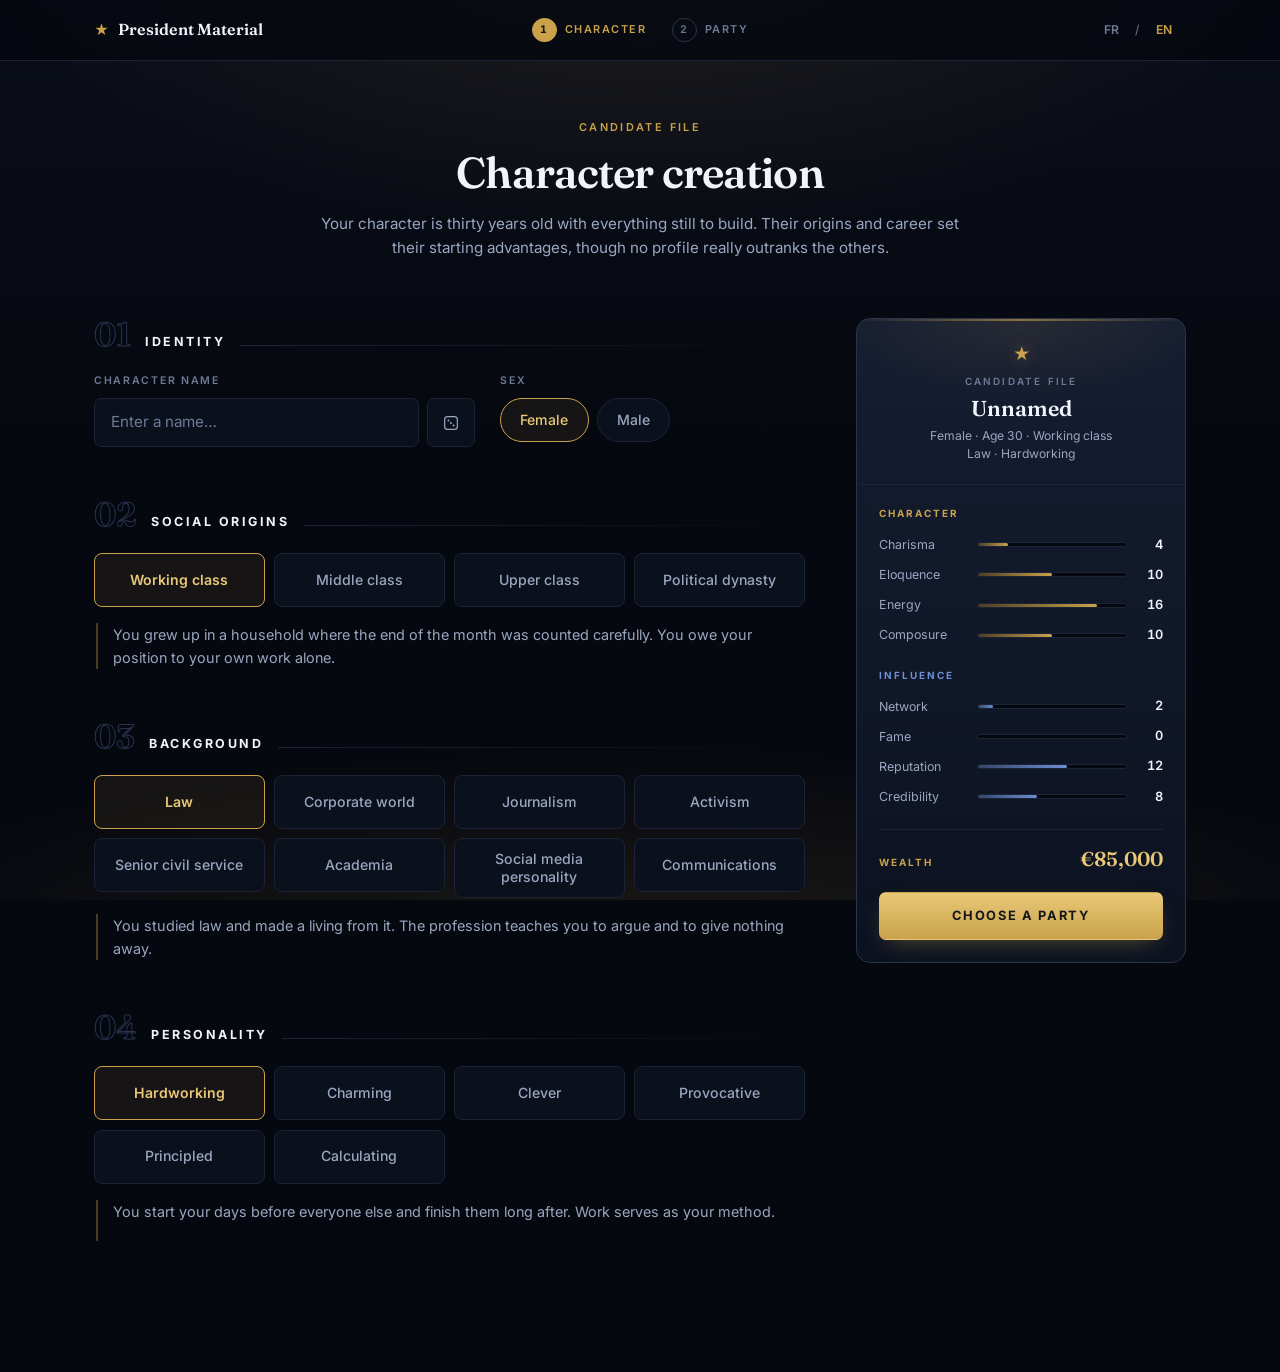
==== commit 7fe6de80: "Cent-sept molettes eparpillees dans dix fichiers Chacune etait a sa place, au milieu du code qui la " ====
--- a/create.html
+++ b/create.html
@@ -239,7 +239,9 @@
   </main>
 
   <script src="js/script.js"></script>
+  <script src="js/balance.js"></script>
   <script src="js/names.data.js"></script>
+  <script src="js/traits.data.js"></script>
   <script src="js/data.js"></script>
   <script src="js/create.js"></script>
 </body>
--- a/css/style.css
+++ b/css/style.css
@@ -31,6 +31,33 @@
   --green: #6ec08a;
   --amber: #cf9455;
   --red: #d16a72;
+
+  /* ------------------------------------------------------------------
+     LES SIX COULEURS
+     ------------------------------------------------------------------
+     Un parti sans couleur est un parti qu'on ne reconnaît pas : les six
+     barres du rapport de force étaient identiques, et il fallait lire les
+     noms pour savoir qui montait. Chaque camp porte donc sa teinte, choisie
+     dans le registre où la vie politique française les range elle-même.
+
+     Elles sont calibrées pour tenir sur le bleu nuit sans le trouer :
+     saturation moyenne, clarté élevée, aucune ne rivalise avec l'or, qui
+     reste réservé au joueur. La lueur est la même couleur très diluée, pour
+     teinter le fond de la page aux couleurs de son camp.
+     ------------------------------------------------------------------ */
+  --p-radical_left: #e0596a;
+  --p-socdem: #e07ba0;
+  --p-centrists: #dda149;
+  --p-liberals: #4fbfb4;
+  --p-conservatives: #6189d8;
+  --p-identitarians: #a97a55;
+
+  --glow-radical_left: rgba(224, 89, 106, 0.23);
+  --glow-socdem: rgba(224, 123, 160, 0.23);
+  --glow-centrists: rgba(221, 161, 73, 0.22);
+  --glow-liberals: rgba(79, 191, 180, 0.22);
+  --glow-conservatives: rgba(97, 137, 216, 0.23);
+  --glow-identitarians: rgba(169, 122, 85, 0.23);
 
   /* Typographies */
   --font-display: "Fraunces", Georgia, "Times New Roman", serif;
@@ -54,7 +81,8 @@
   line-height: 1.6;
   -webkit-font-smoothing: antialiased;
   background-image:
-    radial-gradient(ellipse 65% 42% at 50% -8%, rgba(201, 162, 75, 0.11), transparent 70%),
+    radial-gradient(ellipse 70% 46% at 50% -6%, var(--party-glow, rgba(201, 162, 75, 0.11)), transparent 72%),
+    radial-gradient(ellipse 90% 30% at 50% 104%, var(--party-glow, rgba(201, 162, 75, 0.11)), transparent 70%),
     linear-gradient(180deg, #0a0e19 0%, var(--bg) 50%);
   background-repeat: no-repeat;
   background-attachment: fixed;
@@ -1105,6 +1133,425 @@
   text-align: right;
 }
 
+/* ---------- Le calendrier électoral, au-dessus de la carte ----------
+
+   UNE FRISE, PAS UNE BOÎTE. La colonne empile déjà la carte du tour, le
+   rapport de force et le journal, tous encadrés : un quatrième cadre en
+   faisait un panneau de plus à trier au lieu d'une information à lire. Le
+   calendrier n'a donc ni bordure ni fond. Il repose sur la page, aligné sur
+   le texte de la carte, et se lit comme l'en-tête de la colonne : voilà ce
+   qui arrive, et dessous, voilà ce qui se passe aujourd'hui. */
+
+.calendar {
+  margin: 0.2rem 0 1.5rem;
+  padding: 0 1.8rem;
+}
+
+.cal-track {
+  list-style: none;
+  margin: 0;
+  padding: 0;
+  position: relative;
+  display: grid;
+  grid-auto-flow: column;
+  grid-auto-columns: minmax(0, 1fr);
+}
+
+/* LE RAIL VA JUSQU'AU BOUT, ET S'ÉTEINT.
+
+   Il était découpé en segments, un par case, et celui de la dernière était
+   masqué : la frise s'arrêtait donc net sur la quatrième échéance, cent
+   soixante pixels avant le bord de la carte, et l'œil lisait un trait
+   inachevé plutôt qu'un axe.
+
+   C'est maintenant une seule ligne, tirée sur toute la largeur. Elle
+   commence dorée sous « maintenant », vire à la couleur des traits, puis se
+   dissout : au-delà de la dernière échéance montrée, le temps continue et
+   l'on n'en sait rien. Le dégradé dit cela mieux qu'une ligne coupée. */
+.cal-track::before {
+  content: "";
+  position: absolute;
+  top: 4px;
+  left: 4px;
+  /* Le rail déborde la marge du texte pour aller jusqu'au bord de la carte
+     qu'il surmonte : les mots s'alignent sur le texte, le trait sur la boîte.
+     Sans cela il s'arrêtait une marge trop tôt et la frise avait l'air
+     coupée. */
+  right: -1.8rem;
+  height: 1px;
+  background: linear-gradient(90deg,
+    var(--gold) 0,
+    var(--gold-dim) 7%,
+    var(--line-2) 26%,
+    var(--line-2) 68%,
+    transparent 100%);
+}
+
+.cal-step {
+  position: relative;
+  display: flex;
+  flex-direction: column;
+  padding-right: 0.85rem;
+}
+
+.cal-mark {
+  width: 9px;
+  height: 9px;
+  margin-bottom: 0.72rem;
+  border: 1.5px solid var(--line-2);
+  border-radius: 50%;
+  background: var(--bg);
+  position: relative;
+  z-index: 1;
+}
+
+/* Deux lignes réservées, toujours. Un « 3 ans et demi » qui passait à la
+   ligne poussait son nom d'élection d'un cran vers le bas et le rang entier
+   partait de travers. */
+/* La frise est un repère, pas un titre : elle se lit d'un coup d'œil et ne
+   doit jamais disputer la place à la carte. Assez petite pour que « Congrès
+   du parti » tienne sur une ligne dans une case de cent trente pixels. */
+.cal-when {
+  min-height: 1.35em;
+  font-size: 0.52rem;
+  font-weight: 700;
+  letter-spacing: 0.12em;
+  text-transform: uppercase;
+  color: var(--faint);
+}
+
+.cal-name {
+  font-family: var(--font-display);
+  font-size: 0.78rem;
+  color: var(--muted);
+  line-height: 1.22;
+}
+
+
+/* OÙ L'ON EST. La pastille pleine était sur la première échéance, et sur une
+   frise une pastille pleine à gauche veut dire « vous êtes ici » : on lisait
+   donc que la présidentielle avait lieu maintenant alors qu'elle était dans
+   un an. Le plein appartient au présent, et à rien d'autre. */
+.cal-step.is-now .cal-mark {
+  border-color: var(--gold);
+  background: var(--gold);
+  box-shadow: 0 0 0 4px var(--gold-ghost);
+}
+
+.cal-step.is-now .cal-when { color: var(--gold); }
+.cal-step.is-now .cal-name { color: var(--ink); }
+
+/* CE QU'ON PRÉPARE. La prochaine échéance est la seule sur laquelle on peut
+   encore agir : elle garde la lumière, mais en anneau. Un cercle ouvert est
+   une date à venir ; un disque plein est une date atteinte. */
+.cal-step.is-next .cal-mark {
+  border-color: var(--gold);
+  border-width: 2px;
+}
+
+.cal-step.is-next .cal-when { color: var(--gold-2); }
+.cal-step.is-next .cal-name { color: var(--ink); }
+
+/* L'ÉLOIGNEMENT SE LIT DANS L'ENCRE, PAS DANS L'OPACITÉ. Deux cases à moitié
+   transparentes sur un fond sombre ne se lisaient plus du tout : on croyait
+   à un défaut d'affichage plutôt qu'à une échéance lointaine. On baisse donc
+   la couleur du nom, en gardant le texte net. */
+.cal-step:nth-child(4) .cal-name { color: color-mix(in srgb, var(--muted) 72%, transparent); }
+.cal-step:nth-child(5) .cal-name { color: color-mix(in srgb, var(--muted) 52%, transparent); }
+.cal-step:nth-child(5) .cal-when { color: color-mix(in srgb, var(--faint) 72%, transparent); }
+
+
+/* SUR TÉLÉPHONE, ON EN MONTRE TROIS. Quatre échéances en deux rangées
+   poussaient la carte du tour entièrement sous la ligne de flottaison : on
+   ouvrait le jeu sur un agenda au lieu d'une scène. Le présent tient dans
+   peu de place et n'a pas à en prendre autant qu'une échéance : il prend la
+   largeur de son texte, les deux suivantes se partagent le reste. Le rail
+   disparaît, faute de place pour qu'il veuille dire quelque chose. */
+@media (max-width: 620px) {
+  .calendar { padding: 0 1.2rem; }
+  .cal-track {
+    grid-auto-flow: row;
+    grid-template-columns: auto repeat(2, minmax(0, 1fr));
+    gap: 0 0.9rem;
+  }
+  .cal-track::before { display: none; }
+  .cal-step { padding-right: 0; }
+  .cal-step:nth-child(n + 4) { display: none; }
+}
+
+
+/* ---------- Les onglets du panneau, et l'hémicycle ---------- */
+
+.panel-tabs {
+  display: flex;
+  border-bottom: 1px solid var(--line);
+}
+
+.panel-tab {
+  flex: 1;
+  padding: 0.75rem 0.6rem;
+  border: 0;
+  border-bottom: 2px solid transparent;
+  background: none;
+  font-family: inherit;
+  font-size: 0.63rem;
+  font-weight: 700;
+  letter-spacing: 0.16em;
+  text-transform: uppercase;
+  color: var(--faint);
+  cursor: pointer;
+  transition: color var(--transition), border-color var(--transition);
+}
+
+.panel-tab:hover { color: var(--muted); }
+
+.panel-tab.is-active {
+  color: var(--gold-2);
+  border-bottom-color: var(--gold);
+}
+
+/* L'EXÉCUTIF, en tête de l'onglet du pouvoir. */
+/* L'EXÉCUTIF.
+
+   Le président tient la place d'un titre, comme la fiche du candidat tient
+   la sienne : surtitre en petites capitales, nom dans la serif, ligne de
+   contexte. Matignon suit sur une ligne, parce que c'est son rang. Le fond
+   prend la couleur du camp au pouvoir, très faiblement, comme l'or éclaire
+   le haut de la fiche. */
+
+.exec {
+  position: relative;
+  margin: -1rem -1.1rem 1.3rem;
+  padding: 1.5rem 1.4rem 1.2rem;
+  text-align: center;
+  border-bottom: 1px solid var(--line);
+  background:
+    radial-gradient(ellipse 80% 90% at 50% 0%, color-mix(in srgb, var(--tint) 16%, transparent), transparent 72%);
+}
+
+.exec-office {
+  margin: 0 0 0.45rem;
+  font-size: 0.56rem;
+  font-weight: 700;
+  letter-spacing: 0.2em;
+  text-transform: uppercase;
+  color: var(--faint);
+}
+
+.exec-person {
+  margin: 0 0 0.3rem;
+  font-family: var(--font-display);
+  font-size: 1.42rem;
+  font-weight: 600;
+  line-height: 1.2;
+  color: var(--ink);
+}
+
+.exec-person.is-mine { color: var(--gold-2); }
+
+.exec-meta {
+  margin: 0;
+  font-size: 0.74rem;
+  color: var(--tint);
+}
+
+/* Matignon : une ligne, sous un filet, à son rang. */
+.exec-pm {
+  display: flex;
+  align-items: baseline;
+  justify-content: center;
+  gap: 0.6rem;
+  margin: 1.1rem 0 0;
+  padding-top: 0.9rem;
+  border-top: 1px solid var(--line);
+  font-size: 0.86rem;
+}
+
+.exec-pm-label {
+  font-size: 0.54rem;
+  font-weight: 700;
+  letter-spacing: 0.15em;
+  text-transform: uppercase;
+  color: var(--faint);
+}
+
+.exec-pm-name { color: var(--muted); }
+.exec-pm-name.is-mine { color: var(--gold-2); font-weight: 600; }
+
+.exec-kind {
+  margin: 0.75rem auto 0;
+  max-width: 30rem;
+  font-size: 0.68rem;
+  line-height: 1.45;
+  color: var(--faint);
+}
+
+.exec-kind.is-ouverture { color: var(--amber); }
+
+/* La cote ferme le bloc, sur une seule ligne centrée. */
+.exec-approval {
+  display: flex;
+  align-items: center;
+  justify-content: center;
+  gap: 0.7rem;
+  margin-top: 1rem;
+}
+
+.exec-approval-label {
+  font-size: 0.53rem;
+  font-weight: 700;
+  letter-spacing: 0.13em;
+  text-transform: uppercase;
+  color: var(--faint);
+}
+
+.exec-approval .power-track { width: 7rem; }
+
+.exec-approval-value {
+  font-family: var(--font-display);
+  font-size: 0.95rem;
+  color: var(--gold-2);
+  font-variant-numeric: tabular-nums;
+}
+
+/* Les partis qui soutiennent le gouvernement : le total du bloc doit se
+   refaire à la main sur le tableau, sinon il n'explique rien. */
+.seat-row.is-bloc .seat-party { color: var(--ink); }
+.force-tag.is-bloc { opacity: 0.7; }
+
+@media (max-width: 620px) {
+  .exec { margin-left: -1.1rem; margin-right: -1.1rem; padding: 1.3rem 1.1rem 1rem; }
+  .exec-person { font-size: 1.2rem; }
+  .exec-approval { flex-wrap: wrap; }
+}
+
+/* LES FIGURES D'UN PARTI, au clic. Six partis à cinq noms faisaient trente
+   lignes que personne ne lisait : la liste est repliée, et le rapport de
+   force se lit d'abord comme six barres. */
+.force-toggle {
+  display: block;
+  width: 100%;
+  margin-top: 0.3rem;
+  padding: 0.25rem 0;
+  border: 0;
+  background: none;
+  font-family: inherit;
+  font-size: 0.6rem;
+  letter-spacing: 0.1em;
+  text-transform: uppercase;
+  color: var(--faint);
+  text-align: left;
+  cursor: pointer;
+}
+
+.force-toggle:hover { color: var(--gold-2); }
+.force-toggle::before { content: "+ "; }
+.force-row.is-open .force-toggle::before { content: "− "; }
+.force-row:not(.is-open) .force-people { display: none; }
+
+/* L'HÉMICYCLE. Cinq cent soixante-dix-sept bancs, rangés de la gauche vers
+   la droite comme dans la vraie salle : c'est la seule disposition qui
+   laisse voir d'un coup d'œil où une majorité peut se trouver. */
+.hemicycle {
+  display: block;
+  width: 100%;
+  max-width: 330px;
+  margin: 0.3rem auto 1rem;
+  overflow: visible;
+}
+
+.seat-list { margin-top: 0.2rem; }
+
+.seat-row {
+  display: grid;
+  grid-template-columns: auto 1fr auto;
+  align-items: center;
+  gap: 0.55rem;
+  padding: 0.32rem 0;
+  font-size: 0.76rem;
+  color: var(--muted);
+  border-bottom: 1px solid var(--line);
+}
+
+.seat-row:last-child { border-bottom: 0; }
+.seat-row.is-mine { color: var(--ink); font-weight: 600; }
+
+.seat-dot {
+  width: 8px;
+  height: 8px;
+  border-radius: 50%;
+}
+
+.seat-count {
+  font-variant-numeric: tabular-nums;
+  color: var(--ink);
+}
+
+/* La cote du gouvernement ferme l'onglet : c'est ce qui explique pourquoi
+   une majorité tient ou se fissure. */
+.power-approval {
+  margin-top: 1rem;
+  padding-top: 0.9rem;
+  border-top: 1px solid var(--line);
+  margin-bottom: 0;
+}
+
+.power-row {
+  display: grid;
+  grid-template-columns: 8.4rem 1fr 3rem;
+  align-items: center;
+  gap: 0.7rem;
+}
+
+.power-label {
+  font-size: 0.58rem;
+  font-weight: 700;
+  letter-spacing: 0.12em;
+  text-transform: uppercase;
+  color: var(--faint);
+}
+
+.power-track {
+  position: relative;
+  height: 7px;
+  border-radius: 4px;
+  background: var(--bg);
+  overflow: hidden;
+}
+
+.power-fill {
+  display: block;
+  height: 100%;
+  border-radius: 4px;
+  background: linear-gradient(90deg, var(--gold-dim), var(--gold));
+}
+
+.power-value {
+  font-size: 0.72rem;
+  color: var(--ink);
+  text-align: right;
+  font-variant-numeric: tabular-nums;
+}
+
+.power-note {
+  margin: 0 0 0.9rem;
+  font-size: 0.7rem;
+  line-height: 1.45;
+  color: var(--faint);
+  text-align: center;
+}
+
+.power-note.is-absolue { color: var(--green); }
+.power-note.is-relative { color: var(--amber); }
+.power-note.is-aucune { color: var(--red); }
+
+@media (max-width: 620px) {
+  .power-row { grid-template-columns: 1fr; gap: 0.3rem; }
+  .power-value { text-align: left; }
+  .panel-tab { letter-spacing: 0.1em; font-size: 0.58rem; }
+}
+
+
 /* ---------- Le panneau à onglets sous la carte ---------- */
 
 .side-panel {
@@ -1133,6 +1580,20 @@
 
 
 /* ---------- Budget, en bas de la fiche ---------- */
+
+/* L'ARGENT D'UN SEUL TENANT : ce qu'on a, puis ce qu'on en fait, dans le
+   même bloc et en bas de fiche. */
+.sheet-purse {
+  margin-top: 1.5rem;
+  padding-top: 1.2rem;
+  border-top: 1px solid var(--line);
+}
+
+.sheet-purse .sheet-money {
+  margin: 0.2rem 0 1.1rem;
+  padding: 0;
+  border: 0;
+}
 
 .sheet-budget { margin-top: 1.4rem; }
 
@@ -1260,7 +1721,7 @@
 .force-party { font-size: 0.78rem; font-weight: 600; color: var(--ink); }
 
 /* Le camp du joueur se repère d'un coup d'œil. */
-.force-row.is-mine .force-party { color: var(--gold-2); }
+.force-row.is-mine .force-party { color: var(--tint, var(--gold-2)); }
 
 .force-tag {
   margin-left: 0.35rem;
@@ -1285,6 +1746,15 @@
 
 /* Un parti allié se repère au même endroit que le camp au pouvoir. */
 .force-tag.is-ally { color: var(--gold-2); border-color: var(--gold-2); }
+
+/* Le président se repère d'un coup d'œil : une étoile de six pixels ne
+   suffisait pas à distinguer la personne qui dirige le pays. */
+.force-tag.is-president {
+  color: var(--bg);
+  background: var(--gold-2);
+  border-color: var(--gold-2);
+  font-weight: 700;
+}
 
 /* Qui monte, qui descend depuis le tour précédent. */
 .force-trend {
@@ -1313,7 +1783,8 @@
   background: linear-gradient(90deg, var(--blue), var(--gold));
 }
 
-.force-row.is-mine .force-fill { background: linear-gradient(90deg, var(--gold), var(--gold-2)); }
+/* L'or du parti du joueur est parti avec le code couleur : voir plus bas,
+   « LE CAMP DU JOUEUR ». L'or ne désigne plus que la personne. */
 
 .force-person {
   display: grid;
@@ -1389,9 +1860,140 @@
   transition: width 0.5s cubic-bezier(0.4, 0, 0.2, 1);
 }
 
-/* Le pays en or, l'appareil en bleu : les deux camps à convaincre. */
+/* Le pays en or, l'appareil aux couleurs de l'appareil : la cote au parti
+   est littéralement ce que ce parti-là pense de vous, elle porte donc sa
+   teinte et change quand on change de camp. */
 .gauge-fill-pop { background: linear-gradient(90deg, var(--gold-dim), var(--gold-2)); }
-.gauge-fill-standing { background: linear-gradient(90deg, rgba(109, 143, 212, 0.5), var(--blue)); }
+.gauge-fill-standing {
+  background: linear-gradient(90deg,
+    color-mix(in srgb, var(--party, var(--blue)) 45%, transparent),
+    var(--party, var(--blue)));
+}
+
+/* LES CONSÉQUENCES RANGÉES PAR NATURE. Trois blocs qui répondent à trois
+   questions : ce que je deviens, ce qu'on pense de moi, ce qui a bougé dans
+   le pays. L'intertitre est volontairement discret : c'est un repère pour
+   l'œil, pas un titre de section. */
+.fx-group {
+  display: grid;
+  grid-template-columns: 4.4rem 1fr;
+  align-items: baseline;
+  gap: 0.6rem;
+  margin-bottom: 0.3rem;
+}
+
+.fx-group:last-child { margin-bottom: 0; }
+
+/* Court, et jamais coupe en deux : la gouttiere est etroite et le libelle
+   tient sur une ligne, sinon le rang part de travers. */
+.fx-group-label {
+  font-size: 0.48rem;
+  font-weight: 700;
+  letter-spacing: 0.1em;
+  text-transform: uppercase;
+  white-space: nowrap;
+  color: var(--faint);
+  text-align: right;
+  padding-top: 0.3rem;
+}
+
+.fx-group .fx-line { justify-content: flex-start; }
+
+@media (max-width: 620px) {
+  .fx-group { grid-template-columns: 1fr; gap: 0.1rem; }
+  .fx-group-label { text-align: left; }
+}
+
+
+/* LA POPULARITÉ GÉNÉRALE, et les six électorats derrière elle.
+
+   La fiche porte déjà huit statistiques, deux jauges, les traits et le
+   budget : le détail par électorat ne doit pas coûter une ligne de plus à
+   quelqu'un qui ne le cherche pas. Une valeur unique, et le détail au
+   survol. */
+.gauge-fill-general {
+  background: linear-gradient(90deg,
+    color-mix(in srgb, var(--muted) 40%, transparent),
+    var(--muted));
+}
+
+.gauge-general { position: relative; }
+
+.electorates {
+  position: absolute;
+  top: calc(100% + 0.5rem);
+  left: 0;
+  right: 0;
+  z-index: 5;
+  display: grid;
+  gap: 0.3rem;
+  padding: 0.7rem 0.8rem;
+  border: 1px solid var(--line-2);
+  border-radius: 8px;
+  background: var(--bg-2, var(--bg));
+  box-shadow: 0 10px 28px rgba(0, 0, 0, 0.55);
+  opacity: 0;
+  visibility: hidden;
+  transform: translateY(-3px);
+  transition: opacity 0.14s ease, transform 0.14s ease, visibility 0.14s;
+}
+
+.gauge-general:hover .electorates,
+.gauge-general:focus-within .electorates {
+  opacity: 1;
+  visibility: visible;
+  transform: translateY(0);
+}
+
+.electorates-title {
+  margin: 0.55rem 0 0.3rem;
+  font-size: 0.48rem;
+  font-weight: 700;
+  letter-spacing: 0.1em;
+  text-transform: uppercase;
+  color: var(--faint);
+}
+
+.electorates-title:first-child { margin-top: 0; }
+
+.electorate.is-mine .electorate-name { color: var(--ink); font-weight: 600; }
+.electorate.is-mine { margin-bottom: 0.1rem; }
+
+.electorate {
+  display: grid;
+  grid-template-columns: 1fr 3.4rem 1.6rem;
+  align-items: center;
+  gap: 0.5rem;
+}
+
+.electorate-name {
+  font-size: 0.62rem;
+  color: var(--muted);
+  white-space: nowrap;
+  overflow: hidden;
+  text-overflow: ellipsis;
+}
+
+.electorate-track {
+  height: 3px;
+  border-radius: 2px;
+  background: var(--line-2);
+  overflow: hidden;
+}
+
+.electorate-fill {
+  display: block;
+  height: 100%;
+  background: var(--tint);
+}
+
+.electorate-value {
+  font-size: 0.64rem;
+  font-variant-numeric: tabular-nums;
+  text-align: right;
+  color: var(--ink);
+}
+
 
 /* ---------- Carte d'événement ---------- */
 
@@ -1417,6 +2019,226 @@
 
 .event-card-election::before { opacity: 0.9; }
 
+/* ---------- LE RYTHME ----------
+   Une carte arrive, elle ne clignote pas : six pixels et un fondu suffisent
+   à faire comprendre que la page a tourné. */
+@keyframes card-in {
+  from { opacity: 0; transform: translateY(6px); }
+  to   { opacity: 1; transform: none; }
+}
+
+.event-card { animation: card-in 0.24s cubic-bezier(0.22, 1, 0.36, 1) both; }
+
+/* ==========================================================================
+   LES TEMPS FORTS NE SONT PAS DES CARTES
+   ==========================================================================
+   Première tentative : un grand mot posé À L'INTÉRIEUR de la carte, même
+   cadre, même largeur, même fond. Cela n'a rien changé — un badge dans un
+   conteneur identique ajoute une ligne, il ne casse pas un rythme, et une
+   soirée d'élection continuait de ressembler à un dîner de fédération.
+
+   Un temps fort n'a donc plus de boîte. Pas de bordure, pas de fond de
+   carte : le bloc prend toute la colonne, déborde de sa gouttière, et le mot
+   occupe la largeur. La PAGE change de couleur derrière lui
+   (body[data-moment]). On ne lit pas un résultat, on entre dans une autre
+   pièce — et la carte suivante, redevenue une carte, fait le chemin inverse.
+   ========================================================================== */
+
+.moment {
+  /* Déborde la colonne : c'est ce débordement qui dit « ceci n'est pas une
+     carte », avant même qu'on ait lu le mot. */
+  margin: -0.4rem -1.6rem 0;
+  padding: 2.6rem 1.6rem 0.6rem;
+  position: relative;
+  animation: moment-in 0.5s cubic-bezier(0.22, 1, 0.36, 1) both;
+}
+
+@keyframes moment-in {
+  from { opacity: 0; }
+  to   { opacity: 1; }
+}
+
+.moment-head {
+  text-align: center;
+  padding-bottom: 1.6rem;
+  margin-bottom: 1.8rem;
+  border-bottom: 1px solid var(--moment-line, var(--line-2));
+}
+
+.moment-kicker {
+  margin: 0 0 0.9rem;
+  font-size: 0.62rem;
+  font-weight: 700;
+  letter-spacing: 0.22em;
+  text-transform: uppercase;
+  color: var(--faint);
+}
+
+.moment-word {
+  margin: 0;
+  font-family: var(--font-display);
+  font-size: clamp(2.6rem, 7.4vw, 4.6rem);
+  font-weight: 700;
+  line-height: 1;
+  letter-spacing: -0.015em;
+  color: var(--moment-ink, var(--ink));
+  text-shadow: 0 0 60px var(--moment-glow, transparent);
+  animation: moment-word-in 0.62s cubic-bezier(0.16, 1, 0.3, 1) both;
+  animation-delay: 0.05s;
+}
+
+@keyframes moment-word-in {
+  from { opacity: 0; transform: translateY(14px) scale(0.97); }
+  to   { opacity: 1; transform: none; }
+}
+
+.moment-note {
+  margin: 0.85rem 0 0;
+  font-size: 0.66rem;
+  font-weight: 700;
+  letter-spacing: 0.2em;
+  text-transform: uppercase;
+  color: var(--faint);
+}
+
+/* Le corps garde les meubles habituels — sondage, conséquences, bouton — mais
+   dans une mesure de lecture, pas dans une boîte. */
+.moment-body {
+  max-width: 34rem;
+  margin: 0 auto;
+  padding-bottom: 0.4rem;
+}
+
+.moment-text {
+  margin: 1.4rem 0;
+  font-size: 1.02rem;
+  line-height: 1.68;
+  color: var(--ink);
+}
+
+/* Les barres d'un dépouillement respirent plus que celles d'un sondage de
+   campagne : c'est le résultat, pas une projection. */
+.moment .poll { background: none; border: 0; padding: 0; }
+.moment .poll-track { height: 0.62rem; }
+.moment .poll-row { padding: 0.34rem 0; }
+
+/* Trois tons, et pas un de plus : ce qu'on prend, ce qu'on perd, l'Élysée. */
+.moment-win {
+  --moment-ink: var(--gold-2);
+  --moment-line: var(--gold-dim);
+  --moment-glow: rgba(233, 200, 119, 0.28);
+}
+
+.moment-loss {
+  --moment-ink: var(--red);
+  --moment-line: rgba(209, 106, 114, 0.32);
+  --moment-glow: rgba(209, 106, 114, 0.26);
+}
+
+.moment-summit {
+  --moment-ink: var(--gold-2);
+  --moment-line: var(--gold);
+  --moment-glow: rgba(233, 200, 119, 0.5);
+}
+
+.moment-summit .moment-word { font-size: clamp(3rem, 9vw, 5.6rem); }
+
+/* LA PAGE SUIT. Sans cela le bloc flotte sur un fond qui n'a pas bougé, et
+   l'on reste dans la même pièce. */
+body[data-moment="win"] { --party-glow: rgba(233, 200, 119, 0.2); }
+body[data-moment="loss"] { --party-glow: rgba(209, 106, 114, 0.2); }
+body[data-moment="summit"] { --party-glow: rgba(233, 200, 119, 0.34); }
+
+@media (max-width: 600px) {
+  .moment { margin-left: -1rem; margin-right: -1rem; padding: 2rem 1rem 0.5rem; }
+}
+
+/* ---------- Le bandeau de scrutin ----------
+   Une élection se lisait comme une scène ordinaire : le nom du scrutin était
+   posé dans la même ligne, la même casse et la même couleur que le titre d'un
+   événement. Il occupe désormais toute la largeur, au-dessus de tout, avec un
+   filet doré sous lui : on sait avant de lire qu'on est dans une campagne, et
+   une carte sans bandeau est un tour ordinaire. */
+.card-banner {
+  margin: -1.7rem -1.8rem 1.3rem;
+  padding: 0.85rem 1.8rem 0.7rem;
+  border-bottom: 1px solid var(--gold-dim);
+  background: linear-gradient(180deg, var(--gold-ghost), transparent);
+  text-align: center;
+}
+
+.card-banner-name {
+  display: block;
+  font-size: 1rem;
+  font-weight: 700;
+  letter-spacing: 0.14em;
+  text-transform: uppercase;
+  color: var(--gold-2);
+}
+
+.card-banner-step {
+  display: block;
+  margin-top: 0.25rem;
+  font-size: 0.62rem;
+  font-weight: 700;
+  letter-spacing: 0.18em;
+  text-transform: uppercase;
+  color: var(--faint);
+}
+
+/* Sous un bandeau, la ligne de date n'est plus un titre : elle redevient ce
+   qu'elle est, un repère discret. */
+.card-banner + .event-tag {
+  color: var(--faint);
+  font-weight: 600;
+  letter-spacing: 0.14em;
+}
+
+/* ---------- La carte d'ouverture d'un scrutin ---------- */
+
+.scrutin-lede {
+  color: var(--ink);
+  margin-bottom: 1.4rem;
+}
+
+/* Étiquette au-dessus, phrase en dessous : une étiquette posée à gauche
+   décale le début du texte d'une ligne à l'autre, et sa longueur change avec
+   la langue. */
+.scrutin-line {
+  margin: 0 0 0.9rem;
+  padding: 0.7rem 0.95rem 0.8rem;
+  border: 1px solid var(--line);
+  border-radius: 10px;
+  background: rgba(255, 255, 255, 0.02);
+}
+
+.scrutin-label {
+  display: block;
+  margin-bottom: 0.35rem;
+  font-size: 0.6rem;
+  font-weight: 700;
+  letter-spacing: 0.18em;
+  text-transform: uppercase;
+  color: var(--faint);
+}
+
+.scrutin-value {
+  display: block;
+  font-size: 0.95rem;
+  line-height: 1.55;
+  color: var(--muted);
+}
+
+/* Ce qui se joue pour le joueur : c'est l'information de la carte, elle est
+   la seule à porter la couleur du camp. */
+.scrutin-line.is-you {
+  border-color: color-mix(in srgb, var(--party, var(--gold)) 40%, var(--line));
+  background: color-mix(in srgb, var(--party, var(--gold)) 7%, transparent);
+  margin-bottom: 1.5rem;
+}
+
+.scrutin-line.is-you .scrutin-value { color: var(--ink); }
+
 .event-tag {
   font-size: 0.66rem;
   font-weight: 700;
@@ -1435,6 +2257,15 @@
 }
 
 .event-result { color: var(--muted); font-style: italic; }
+
+/* Ce qui se joue sur une carte d'investiture : posé avant la scène, plus
+   discret qu'elle, pour qu'on sache de quel siège on parle. */
+.nomination-stake {
+  color: var(--muted);
+  border-left: 2px solid var(--line);
+  padding-left: 0.9rem;
+  margin-bottom: 1rem;
+}
 
 .event-choices { display: grid; gap: 0.6rem; }
 
@@ -1532,9 +2363,10 @@
 .fx-trait { border-style: dashed; cursor: help; }
 
 .event-changes {
-  display: flex;
-  justify-content: center;
-  margin: -0.4rem 0 1.1rem;
+  display: block;
+  margin: -0.4rem auto 1.1rem;
+  width: fit-content;
+  max-width: 100%;
 }
 
 
@@ -1647,9 +2479,8 @@
 /* Le joueur ressort en or */
 .poll-row.is-player .poll-name { color: var(--gold-2); font-weight: 600; }
 .poll-row.is-player .poll-share { color: var(--gold-2); font-weight: 700; }
-.poll-row.is-player .poll-fill {
-  background: linear-gradient(90deg, var(--gold-dim), var(--gold-2));
-}
+/* La barre porte le parti, le nom porte la personne : dans un dépouillement,
+   on lit d'abord les couleurs des camps. */
 
 @media (max-width: 560px) {
   .poll-row { grid-template-columns: minmax(0, 6.5rem) 1fr 2.2rem; }
@@ -1724,50 +2555,442 @@
 
 .end-title {
   font-family: var(--font-display);
-  font-size: 1.7rem;
-  font-weight: 600;
+  font-size: clamp(1.9rem, 5vw, 2.6rem);
+  font-weight: 700;
+  line-height: 1.1;
   text-align: center;
-  margin: 0 0 1rem;
+  margin: 0 0 1.5rem;
 }
 
 .end-victory .end-title { color: var(--gold-2); }
 .end-conviction .end-title { color: var(--red); }
 
-.end-recap {
-  border-top: 1px solid var(--line);
-  border-bottom: 1px solid var(--line);
-  padding: 1rem 0;
+/* ==========================================================================
+   L'ÉCRAN DE FIN EST UNE PLAQUE COMMÉMORATIVE
+   ==========================================================================
+   Quatre versions ont raté, et de la même façon : on assemblait des blocs —
+   un cadre ici, deux colonnes là, un nombre au milieu, une liste ferrée à
+   gauche — sans qu'aucune règle ne les tienne ensemble. Le bas de la page
+   avait l'air posé là sans réflexion, parce qu'il l'était.
+
+   Le registre juste est celui que la direction artistique emploie déjà
+   partout : nuit institutionnelle, or, typographie éditoriale. C'est une
+   plaque. UNE SEULE COLONNE ÉTROITE, tout sur un axe unique, la hiérarchie
+   faite par les filets et les petites capitales, beaucoup d'air. Rien ne
+   peut être mal aligné parce qu'il n'y a qu'un alignement.
+
+   L'ordre est celui d'une stèle : à qui, ce qu'il fut, ce qu'on en dit, ce
+   que ça vaut, ce qu'il a fait, ce qu'il laisse — et les pièces
+   justificatives pliées tout en bas, là où l'on range les archives.
+   ========================================================================== */
+
+body.is-end .game-sheet,
+body.is-end .side-panel,
+body.is-end #election-calendar { display: none; }
+
+body.is-end .game-layout { grid-template-columns: minmax(0, 1fr); }
+
+body.is-end .game-col {
+  max-width: 50rem;
+  margin: 0 auto;
+  padding-top: 1rem;
+}
+
+body[data-end] { --party-glow: rgba(110, 122, 150, 0.14); }
+body[data-end="victory"] { --party-glow: rgba(233, 200, 119, 0.34); }
+body[data-end="conviction"] { --party-glow: rgba(209, 106, 114, 0.2); }
+body[data-end="death"] { --party-glow: rgba(109, 143, 212, 0.16); }
+
+.end-page { text-align: center; }
+
+@keyframes end-in {
+  from { opacity: 0; transform: translateY(12px); }
+  to   { opacity: 1; transform: none; }
+}
+
+.end-head,
+.end-story,
+.end-verdict,
+.end-block,
+.end-actions { animation: end-in 0.6s cubic-bezier(0.16, 1, 0.3, 1) both; }
+
+.end-story { animation-delay: 0.14s; }
+.end-verdict { animation-delay: 0.26s; }
+.end-block { animation-delay: 0.38s; }
+.end-actions { animation-delay: 0.5s; }
+
+/* L'ÉTIQUETTE ENTRE DEUX FILETS. C'est elle qui structure toute la page :
+   une seule forme, répétée, qui ouvre chaque section et la sépare de la
+   précédente sans jamais fabriquer un cadre. */
+.end-label {
+  display: flex;
+  align-items: center;
+  gap: 1rem;
   margin: 0 0 1.4rem;
-}
-
-.end-recap p {
-  display: flex;
-  justify-content: space-between;
-  gap: 1rem;
-  margin: 0.3rem 0;
-  font-size: 0.85rem;
+  font-size: 0.58rem;
+  font-weight: 700;
+  letter-spacing: 0.24em;
+  text-transform: uppercase;
+  color: var(--faint);
+  white-space: nowrap;
+}
+
+.end-label::before,
+.end-label::after {
+  content: "";
+  flex: 1;
+  height: 1px;
+  background: var(--line);
+}
+
+/* padding et non margin : deux marges qui se touchent fusionnent, et
+   l'étiquette de la frise venait se poser sur les libellés des chiffres. */
+.end-label-space { padding-top: 2.4rem; }
+
+/* ---------- 1. À QUI ---------- */
+
+.end-head { padding: 2rem 0 2.6rem; }
+
+.end-crest {
+  display: block;
+  font-size: 1.2rem;
+  color: var(--gold);
+  margin-bottom: 1.4rem;
+  opacity: 0.85;
+}
+
+.end-victory .end-crest {
+  font-size: 1.8rem;
+  color: var(--gold-2);
+  opacity: 1;
+  text-shadow: 0 0 36px rgba(233, 200, 119, 0.75);
+}
+
+.end-kicker {
+  margin: 0 0 1.4rem;
+  font-size: 0.58rem;
+  font-weight: 700;
+  letter-spacing: 0.28em;
+  text-transform: uppercase;
+  color: var(--faint);
+}
+
+.end-name {
+  font-family: var(--font-display);
+  font-size: clamp(2.3rem, 6.6vw, 3.6rem);
+  font-weight: 700;
+  line-height: 1.02;
+  letter-spacing: -0.02em;
+  margin: 0 0 0.9rem;
+}
+
+.end-victory .end-name {
+  color: var(--gold-2);
+  text-shadow: 0 0 90px rgba(233, 200, 119, 0.5);
+}
+
+.end-office {
+  margin: 0 0 0.5rem;
+  font-size: 0.7rem;
+  font-weight: 700;
+  letter-spacing: 0.2em;
+  text-transform: uppercase;
+  color: var(--gold);
+}
+
+.end-identity {
+  margin: 0;
+  font-size: 0.78rem;
+  color: var(--faint);
+}
+
+/* ---------- 2. CE QU'ON EN DIT ---------- */
+
+.end-story { padding: 0 0 2.6rem; }
+
+.end-title {
+  font-family: var(--font-display);
+  font-size: clamp(1.35rem, 3.6vw, 1.75rem);
+  font-style: italic;
+  font-weight: 400;
+  line-height: 1.25;
+  color: var(--ink);
+  margin: 0 0 1.2rem;
+}
+
+.end-text {
+  max-width: 31rem;
+  margin: 0 auto;
+  text-align: left;
+  font-size: 1rem;
+  line-height: 1.75;
   color: var(--muted);
 }
 
-.end-recap strong { color: var(--ink); font-variant-numeric: tabular-nums; }
-
-/* Ce que la carrière a laissé sur le personnage, sous le récapitulatif */
-.end-traits-title {
-  font-size: 0.6rem;
-  font-weight: 700;
-  letter-spacing: 0.2em;
-  text-transform: uppercase;
-  color: var(--faint);
-  margin: 0 0 0.5rem;
+/* ---------- 3. CE QUE ÇA VAUT ---------- */
+
+.end-verdict {
+  max-width: 34rem;
+  margin-inline: auto;
+  padding: 2.4rem 0;
+  border-top: 1px solid var(--line-2);
+  border-bottom: 1px solid var(--line-2);
+}
+
+.end-victory .end-verdict { border-color: var(--gold-dim); }
+
+.end-verdict .end-label { margin-bottom: 1rem; }
+
+.end-score {
+  margin: 0 0 0.6rem;
+  font-family: var(--font-display);
+  font-size: clamp(3.4rem, 10vw, 5.2rem);
+  font-weight: 700;
+  line-height: 0.9;
+  color: var(--gold-2);
+  font-variant-numeric: tabular-nums;
+  text-shadow: 0 0 50px rgba(233, 200, 119, 0.34);
+}
+
+.end-victory .end-score { text-shadow: 0 0 70px rgba(233, 200, 119, 0.6); }
+
+.end-rank {
+  margin: 0;
+  font-family: var(--font-display);
+  font-size: clamp(1.15rem, 3vw, 1.4rem);
+  font-weight: 600;
+  font-style: italic;
+  color: var(--muted);
+}
+
+.end-victory .end-rank { color: var(--gold); }
+
+/* ---------- 4. LE RELEVÉ ----------
+   Une colonne, et la frise au centre. Deux colonnes la coupaient en deux et
+   la reléguaient à côté d'une liste de traits, alors que c'est elle le récit
+   de la partie : elle prend toute la largeur, le journal se déplie sous elle
+   puisque c'est la même matière, et ce qu'on laisse ferme la page en petit. */
+.end-block { padding: 2.8rem 0 0; text-align: left; }
+
+.end-stats {
+  display: grid;
+  grid-template-columns: repeat(3, minmax(0, 1fr));
+  gap: 1.2rem;
   text-align: center;
 }
 
+.end-stat strong {
+  display: block;
+  font-family: var(--font-display);
+  font-size: clamp(1.3rem, 4vw, 1.75rem);
+  font-weight: 700;
+  line-height: 1.1;
+  color: var(--ink);
+  font-variant-numeric: tabular-nums;
+}
+
+.end-stat span {
+  display: block;
+  margin-top: 0.35rem;
+  font-size: 0.58rem;
+  font-weight: 700;
+  letter-spacing: 0.14em;
+  text-transform: uppercase;
+  color: var(--faint);
+  line-height: 1.4;
+}
+
+/* ---------- LA FRISE ----------
+   Deux bords nets : la colonne des années se ferre à droite contre le fil,
+   le fait part à gauche. Monter est doré, tomber est rouge, changer de camp
+   est bleu, le corps a sa teinte — on doit pouvoir lire la forme d'une vie
+   politique sans lire les mots. */
+/* Les trois mesures de la frise vivent ici et nulle part ailleurs : le fil
+   vertical se calcule à partir d'elles, sinon il passe à côté des pastilles
+   dès qu'on touche à une gouttière — ce qui est arrivé. */
+.frise-list {
+  --frise-date: 4.2rem;
+  --frise-gap: 1.1rem;
+  --frise-dot: 0.5rem;
+  list-style: none;
+  margin: 0;
+  padding: 0;
+  text-align: left;
+}
+
+.frise-step {
+  display: grid;
+  grid-template-columns: var(--frise-date) var(--frise-dot) minmax(0, 1fr);
+  gap: var(--frise-gap);
+  align-items: baseline;
+  padding: 0.5rem 0;
+  position: relative;
+}
+
+/* Le fil qui relie les moments entre eux. */
+.frise-step::before {
+  content: "";
+  position: absolute;
+  left: calc(var(--frise-date) + var(--frise-gap) + var(--frise-dot) / 2);
+  top: 0;
+  bottom: 0;
+  width: 1px;
+  margin-left: -0.5px;
+  background: var(--line-2);
+}
+
+.frise-step:first-child::before { top: 0.72rem; }
+.frise-step:last-child::before { bottom: calc(100% - 0.72rem); }
+
+.frise-when {
+  text-align: right;
+  font-size: 0.62rem;
+  font-weight: 700;
+  letter-spacing: 0.08em;
+  text-transform: uppercase;
+  color: var(--faint);
+  font-variant-numeric: tabular-nums;
+}
+
+.frise-mark {
+  position: relative;
+  z-index: 1;
+  justify-self: center;
+  width: var(--frise-dot);
+  height: var(--frise-dot);
+  align-self: center;
+  border-radius: 50%;
+  background: var(--frise-tone, var(--faint));
+  box-shadow: 0 0 0 3px var(--bg), 0 0 12px var(--frise-tone, transparent);
+}
+
+.frise-what { font-size: 0.95rem; line-height: 1.45; color: var(--muted); }
+
+.frise-up { --frise-tone: var(--gold-2); }
+.frise-up .frise-what { color: var(--ink); font-weight: 500; }
+.frise-down { --frise-tone: var(--red); }
+.frise-side { --frise-tone: var(--blue); }
+.frise-body { --frise-tone: var(--amber); }
+.frise-summit { --frise-tone: var(--gold-2); }
+.frise-summit .frise-what { color: var(--gold-2); font-weight: 600; }
+/* Ce que le pays fait pendant ce temps-là : la couleur du camp qui gagne,
+   et un texte en retrait — c'est le décor, pas la carrière. */
+.frise-world { --frise-tone: var(--frise-party, var(--faint)); }
+.frise-world .frise-what { color: var(--faint); font-size: 0.8rem; }
+
+.frise-start,
+.frise-end { --frise-tone: var(--frise-party, var(--faint)); }
+.frise-start .frise-what,
+.frise-end .frise-what { font-style: italic; }
+
+/* Quand l'archive n'existait pas encore, la frise le dit au lieu de faire
+   croire à une carrière vide. */
+.frise-note {
+  margin: 1rem 0 0;
+  padding-left: 4.5rem;
+  font-size: 0.66rem;
+  font-style: italic;
+  color: var(--faint);
+}
+
+/* ---------- 5. CE QU'IL LAISSE ---------- */
+
+/* Ce qu'on laisse ferme la page, en petit et sur plusieurs colonnes : c'est
+   un inventaire, pas un récit. */
 .end-traits {
   display: grid;
-  gap: 0.45rem;
-  justify-items: start;
-  max-width: 24rem;
-  margin: 0 auto 1.4rem;
+  grid-template-columns: repeat(auto-fill, minmax(14rem, 1fr));
+  gap: 0.5rem 1.6rem;
+  align-items: start;
+  text-align: left;
+  font-size: 0.86em;
+}
+
+.end-traits .trait-family { grid-column: 1 / -1; }
+
+.end-block-frise .fold { margin-top: 2rem; }
+
+/* ---------- 6. LES PIÈCES ----------
+   Les archives se rangent en bas, pliées. On ne montre ni cinq rangées de
+   chiffres ni quarante ans de journal à quelqu'un qui vient de terminer une
+   partie, et on ne les lui refuse pas non plus. */
+.end-folds {
+  display: grid;
+  grid-template-columns: repeat(2, minmax(0, 1fr));
+  gap: 0 2rem;
+  margin-top: 3rem;
+  border-top: 1px solid var(--line);
+  text-align: left;
+}
+
+.fold { min-width: 0; }
+
+.fold summary {
+  padding: 0.9rem 0;
+  font-size: 0.58rem;
+  font-weight: 700;
+  letter-spacing: 0.18em;
+  text-transform: uppercase;
+  color: var(--faint);
+  cursor: pointer;
+  list-style: none;
+  transition: color var(--transition);
+}
+
+.fold summary::-webkit-details-marker { display: none; }
+.fold summary::after { content: " ▾"; }
+.fold[open] summary::after { content: " ▴"; }
+.fold summary:hover { color: var(--gold-2); }
+
+.fold-body {
+  padding: 0 0 1rem;
+  max-height: 20rem;
+  overflow-y: auto;
+}
+
+.note-lines { list-style: none; margin: 0; padding: 0; }
+
+.note-line {
+  display: grid;
+  grid-template-columns: minmax(0, 1fr) auto;
+  gap: 0 0.8rem;
+  align-items: baseline;
+  padding: 0.5rem 0;
+  border-bottom: 1px solid var(--line);
+}
+
+.note-label { font-size: 0.76rem; font-weight: 600; color: var(--ink); }
+
+.note-detail {
+  grid-column: 1 / -1;
+  font-size: 0.66rem;
+  line-height: 1.45;
+  color: var(--faint);
+}
+
+.note-points {
+  font-family: var(--font-display);
+  font-size: 0.95rem;
+  font-weight: 600;
+  color: var(--gold);
+  font-variant-numeric: tabular-nums;
+}
+
+.note-points.is-down { color: var(--red); }
+
+/* Le dépliant du score vit dans le bandeau : il en reprend l'axe centré, et
+   son contenu revient à gauche pour rester lisible. */
+.fold-score { margin-top: 1.4rem; border-top: 1px solid var(--line); }
+.fold-score summary { text-align: center; }
+.fold-score .fold-body { text-align: left; max-width: 27rem; margin-inline: auto; }
+
+.end-folds { grid-template-columns: minmax(0, 1fr); }
+
+.end-actions { padding: 2.4rem 0 1rem; }
+.end-actions .event-choice { max-width: 18rem; margin: 0 auto; }
+
+@media (max-width: 560px) {
+  .end-stats { grid-template-columns: minmax(0, 1fr); gap: 1rem; }
 }
 
 @media (max-width: 960px) {
@@ -1784,3 +3007,246 @@
     transition-duration: 0.01ms !important;
   }
 }
+
+/* Le titre d'une famille de traits sur la fiche du personnage. */
+.trait-family {
+  margin: 0.7rem 0 0.2rem;
+  font-size: 0.58rem;
+  font-weight: 700;
+  letter-spacing: 0.14em;
+  text-transform: uppercase;
+  color: var(--faint);
+}
+
+.trait-family:first-child { margin-top: 0; }
+
+/* L'état d'une campagne ordinaire, raconté au-dessus de la scène du jour. */
+.race-mood {
+  margin: 0 0 0.9rem;
+  padding-bottom: 0.8rem;
+  border-bottom: 1px solid var(--line);
+  color: var(--gold-2);
+  font-family: var(--font-display);
+  font-size: 0.95rem;
+  font-style: italic;
+}
+
+/* ---------- La carte d'ouverture : ce que le sort a distribué ---------- */
+
+.draw-title {
+  margin: 0 0 1rem;
+  font-family: var(--font-display);
+  font-size: 1.7rem;
+  font-weight: 700;
+  letter-spacing: -0.01em;
+}
+
+.draw-trait {
+  margin: 0.9rem 0;
+  padding: 0.85rem 1rem;
+  border: 1px solid var(--line);
+  border-left: 3px solid var(--line-2);
+  border-radius: 6px;
+  background: var(--surface);
+}
+
+.draw-trait.draw-asset { border-left-color: var(--green); }
+.draw-trait.draw-mark { border-left-color: var(--red); }
+
+.draw-trait-head {
+  display: flex;
+  align-items: baseline;
+  justify-content: space-between;
+  gap: 0.8rem;
+  margin: 0 0 0.3rem;
+}
+
+.draw-trait-name {
+  font-family: var(--font-display);
+  font-size: 1.05rem;
+  font-weight: 600;
+  color: var(--ink);
+}
+
+.draw-trait-tag {
+  font-size: 0.55rem;
+  font-weight: 700;
+  letter-spacing: 0.13em;
+  text-transform: uppercase;
+  color: var(--faint);
+  white-space: nowrap;
+}
+
+.draw-trait-desc { margin: 0 0 0.45rem; color: var(--muted); font-size: 0.88rem; }
+
+.draw-trait-fx {
+  margin: 0;
+  font-size: 0.72rem;
+  color: var(--gold-2);
+  font-variant-numeric: tabular-nums;
+}
+
+/* ---------- La page du tirage ---------- */
+
+.draw-page {
+  max-width: 760px;
+  padding-top: clamp(2rem, 6vh, 4rem);
+  padding-bottom: 4rem;
+}
+
+.draw-heading {
+  margin: 0.5rem 0 0.3rem;
+  font-family: var(--font-display);
+  font-size: clamp(2rem, 5vw, 2.9rem);
+  font-weight: 700;
+  line-height: 1.05;
+  letter-spacing: -0.02em;
+}
+
+.draw-meta {
+  margin: 0 0 1.8rem;
+  color: var(--faint);
+  font-size: 0.82rem;
+}
+
+.draw-intro {
+  margin: 0 0 2rem;
+  padding-bottom: 1.6rem;
+  border-bottom: 1px solid var(--line);
+  color: var(--muted);
+  font-family: var(--font-display);
+  font-size: 1.1rem;
+  font-style: italic;
+  line-height: 1.55;
+}
+
+.draw-actions {
+  display: flex;
+  flex-direction: column;
+  align-items: center;
+  gap: 1rem;
+  margin-top: 2.4rem;
+}
+
+.draw-back {
+  color: var(--faint);
+  font-size: 0.8rem;
+  text-decoration: none;
+}
+
+.draw-back:hover { color: var(--gold); }
+
+/* Le repère de récupération sur la barre d'énergie : au-delà, elle ne remonte plus. */
+/* Le même repère sur les deux jauges de carrière : le niveau vers lequel
+   elles glissent quand rien ne les pousse. */
+.gauge-track.has-ceiling { position: relative; }
+
+.gauge-track.has-ceiling::after {
+  content: "";
+  position: absolute;
+  top: -2px;
+  bottom: -2px;
+  left: var(--ceiling, 50%);
+  width: 2px;
+  background: var(--ink);
+  opacity: 0.45;
+}
+
+.stat-bar.has-ceiling { position: relative; }
+
+.stat-bar.has-ceiling::after {
+  content: "";
+  position: absolute;
+  top: -2px;
+  bottom: -2px;
+  left: var(--ceiling, 70%);
+  width: 2px;
+  background: var(--gold-2);
+  opacity: 0.85;
+}
+
+
+/* ==========================================================================
+   LE CAMP DU JOUEUR
+   ==========================================================================
+   Le moteur pose data-party sur <body> ; tout ce qui suit en découle. La
+   page entière prend la teinte du camp, et --party sert de couleur d'accent
+   partout où l'on parle de « votre » parti.
+   ========================================================================== */
+
+body[data-party="radical_left"]  { --party-glow: var(--glow-radical_left);  --party: var(--p-radical_left); }
+body[data-party="socdem"]        { --party-glow: var(--glow-socdem);        --party: var(--p-socdem); }
+body[data-party="centrists"]     { --party-glow: var(--glow-centrists);     --party: var(--p-centrists); }
+body[data-party="liberals"]      { --party-glow: var(--glow-liberals);      --party: var(--p-liberals); }
+body[data-party="conservatives"] { --party-glow: var(--glow-conservatives); --party: var(--p-conservatives); }
+body[data-party="identitarians"] { --party-glow: var(--glow-identitarians); --party: var(--p-identitarians); }
+
+/* ---------- Le rapport de force ---------- */
+
+/* Chaque camp tient sa barre, LE VÔTRE COMPRIS. Le dégradé va du dilué au
+   plein dans la même teinte : mélanger vers le noir salissait la couleur, et
+   l'ambre des centristes en ressortait marron.
+
+   L'or ne désigne plus un parti mais une personne : vous. Un parti rose dont
+   la barre était jaune parce que c'était le vôtre, cela ne se lisait pas. */
+.force-fill {
+  background: linear-gradient(90deg,
+    color-mix(in srgb, var(--tint, var(--line-2)) 45%, transparent),
+    var(--tint, var(--line-2)));
+}
+
+/* Une pastille devant le nom du parti : elle survit au daltonisme mieux
+   qu'une nuance de barre, et elle range la colonne. */
+.force-party::before,
+.poll-name::before {
+  content: "";
+  display: inline-block;
+  width: 0.5rem;
+  height: 0.5rem;
+  border-radius: 50%;
+  margin-right: 0.45rem;
+  vertical-align: baseline;
+  background: var(--tint, var(--line-2));
+}
+
+/* Le nom du camp porte la couleur du camp, y compris le vôtre. L'or est
+   réservé à votre nom à vous, une ligne plus bas. */
+.force-row.is-mine .force-party { color: var(--tint, var(--gold-2)); }
+
+/* ---------- Les sondages de campagne ---------- */
+
+.poll-fill {
+  background: linear-gradient(90deg,
+    color-mix(in srgb, var(--tint, var(--line-2)) 45%, transparent),
+    var(--tint, var(--line-2)));
+}
+
+/* ---------- Le choix du parti ---------- */
+
+.party-face { border-left: 3px solid transparent; transition: border-color var(--transition); }
+.party-row .party-name::before {
+  content: "";
+  display: inline-block;
+  width: 0.5rem;
+  height: 0.5rem;
+  border-radius: 50%;
+  margin-right: 0.5rem;
+  background: var(--tint, var(--line-2));
+}
+.party-row input:checked + .party-face { border-left-color: var(--tint, var(--gold)); }
+.party-row input:checked + .party-face .party-name { color: var(--tint, var(--gold-2)); }
+
+.sheet-party-name { color: var(--tint, var(--ink)); }
+
+/* ---------- La fiche du joueur ---------- */
+
+/* Le nom du camp, sous le nom du candidat. */
+.sheet-meta-party { color: var(--party, var(--gold)); font-weight: 600; }
+
+
+/* Un filet de couleur sous l'en-tête : c'est peu, et c'est ce qui fait que la
+   page appartient visiblement à un camp dès le premier coup d'œil. */
+body[data-party] .site-header,
+body[data-party] .topbar {
+  border-bottom: 1px solid color-mix(in srgb, var(--party, var(--gold)) 45%, transparent);
+}
